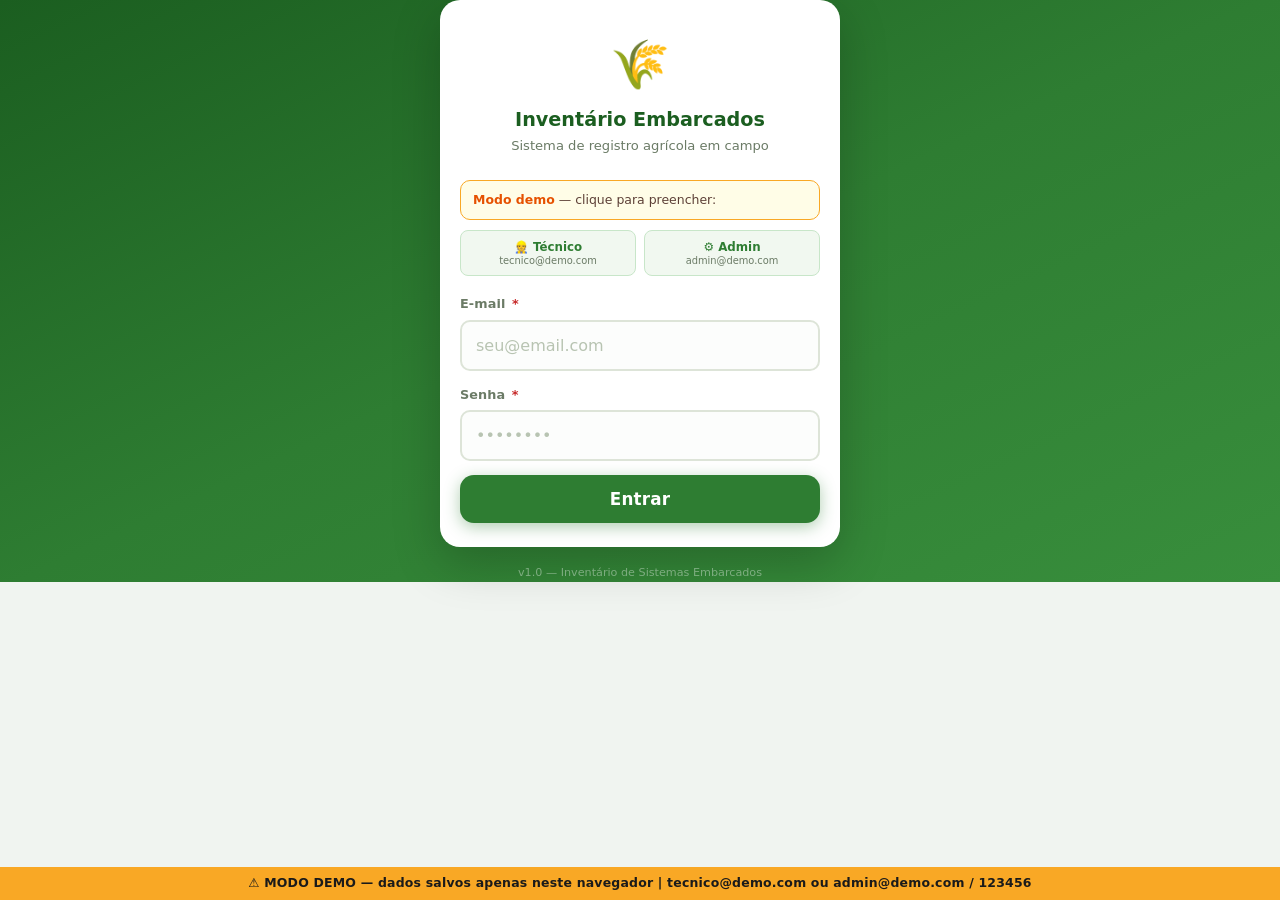
==== index.html @ 9b9efb74 "feat: sistema de inventário de sistemas embarcados agrícolas - Login com modo demo (Firebase mock vi" ====
<!DOCTYPE html>
<html lang="pt-BR">
<head>
  <meta charset="UTF-8">
  <meta name="viewport" content="width=device-width, initial-scale=1.0, maximum-scale=1.0">
  <meta name="theme-color" content="#1b5e20">
  <title>Login — Inventário Embarcados</title>
  <link rel="stylesheet" href="css/style.css">
  <style>
    /* Quick fill buttons for demo */
    .demo-accounts { display: flex; gap: 8px; margin-bottom: 18px; }
    .demo-btn {
      flex: 1; padding: 9px 6px; background: #f1f8f0; border: 1.5px solid #c8e6c9;
      border-radius: 8px; font-size: .74rem; font-weight: 700; color: #2e7d32;
      cursor: pointer; text-align: center; transition: background .15s;
      font-family: inherit;
    }
    .demo-btn:hover { background: #dcedc8; }
    .demo-btn small { display: block; font-weight: 400; color: #6b7b66; margin-top: 1px; }
  </style>
</head>
<body>

<div class="login-wrapper">
  <div class="login-card">
    <div class="login-logo">
      <div class="logo-icon">🌾</div>
      <h1>Inventário Embarcados</h1>
      <p>Sistema de registro agrícola em campo</p>
    </div>

    <!-- Acesso rápido demo -->
    <div class="login-demo-hint">
      <strong>Modo demo</strong> — clique para preencher:<br>
    </div>
    <div class="demo-accounts">
      <button type="button" class="demo-btn" onclick="fillDemo('tecnico@demo.com')">
        👷 Técnico
        <small>tecnico@demo.com</small>
      </button>
      <button type="button" class="demo-btn" onclick="fillDemo('admin@demo.com')">
        ⚙️ Admin
        <small>admin@demo.com</small>
      </button>
    </div>

    <div class="login-error" id="login-error"></div>

    <form id="login-form" novalidate>
      <div class="form-group">
        <label for="email">E-mail <span class="required">*</span></label>
        <input
          type="email"
          id="email"
          name="email"
          placeholder="seu@email.com"
          autocomplete="email"
          inputmode="email"
          required
        >
      </div>

      <div class="form-group">
        <label for="password">Senha <span class="required">*</span></label>
        <input
          type="password"
          id="password"
          name="password"
          placeholder="••••••••"
          autocomplete="current-password"
          required
        >
      </div>

      <button type="submit" class="btn btn--primary" id="btn-login">
        Entrar
      </button>
    </form>
  </div>

  <p class="version-tag">v1.0 — Inventário de Sistemas Embarcados</p>
</div>

<!-- MODO DEMO: carrega mock local sem Firebase real -->
<!-- Para produção: substitua esta linha pelos 5 scripts do Firebase CDN + firebase-config.js (veja CONFIGURACAO.md) -->
<script src="js/firebase-demo.js"></script>

<script>
  function fillDemo(email) {
    document.getElementById('email').value    = email;
    document.getElementById('password').value = '123456';
    document.getElementById('email').focus();
  }

  // Redireciona se já está logado
  auth.onAuthStateChanged((user) => {
    if (user) window.location.href = 'inventario.html';
  });

  document.getElementById('login-form').addEventListener('submit', async (e) => {
    e.preventDefault();
    const btn  = document.getElementById('btn-login');
    const errEl = document.getElementById('login-error');
    const email = document.getElementById('email').value.trim();
    const pass  = document.getElementById('password').value;

    errEl.style.display = 'none';
    btn.disabled  = true;
    btn.innerHTML = '<span class="spinner"></span> Entrando...';

    try {
      await auth.signInWithEmailAndPassword(email, pass);
      // onAuthStateChanged cuida do redirect
    } catch (err) {
      const msgs = {
        'auth/user-not-found':    'Usuário não encontrado.',
        'auth/wrong-password':    'Senha incorreta.',
        'auth/invalid-email':     'E-mail inválido.',
        'auth/too-many-requests': 'Muitas tentativas. Tente novamente mais tarde.',
        'auth/invalid-credential':'E-mail ou senha incorretos.',
      };
      errEl.textContent    = msgs[err.code] || 'Erro ao entrar: ' + err.message;
      errEl.style.display  = 'block';
      btn.disabled  = false;
      btn.innerHTML = 'Entrar';
    }
  });
</script>
</body>
</html>
---- css/style.css ----
/* ============================================================
   RESET & BASE
   ============================================================ */
*, *::before, *::after { box-sizing: border-box; margin: 0; padding: 0; }

:root {
  --green:        #2e7d32;
  --green-light:  #43a047;
  --green-dark:   #1b5e20;
  --green-bg:     #e8f5e9;
  --accent:       #f9a825;
  --bg:           #f0f4f0;
  --surface:      #ffffff;
  --border:       #dde4d8;
  --text:         #1a2918;
  --text-muted:   #6b7b66;
  --danger:       #c62828;
  --danger-bg:    #ffebee;
  --info:         #0277bd;
  --radius:       14px;
  --radius-sm:    10px;
  --radius-xs:    7px;
  --shadow:       0 2px 12px rgba(0,0,0,.09);
  --shadow-lg:    0 8px 32px rgba(0,0,0,.14);
  --transition:   .16s ease;
  --font:         'Segoe UI', system-ui, -apple-system, sans-serif;
  /* touch target mínimo */
  --touch:        48px;
}

/* iOS: prevent scroll bounce on body */
html {
  font-size: 16px;
  -webkit-text-size-adjust: 100%;
  height: -webkit-fill-available;
}

body {
  font-family: var(--font);
  background: var(--bg);
  color: var(--text);
  line-height: 1.5;
  min-height: 100vh;
  min-height: -webkit-fill-available;
  -webkit-font-smoothing: antialiased;
  /* remove delay de toque no iOS */
  touch-action: manipulation;
}

/* Remove tap highlight azul em todo o app */
* { -webkit-tap-highlight-color: transparent; }

img { max-width: 100%; display: block; }
a   { color: var(--green); text-decoration: none; }
button { font-family: var(--font); touch-action: manipulation; }

/* ============================================================
   TOPBAR
   ============================================================ */
.topbar {
  background: var(--green-dark);
  color: #fff;
  /* safe-area para notch do iPhone */
  padding: 0 max(16px, env(safe-area-inset-right)) 0 max(16px, env(safe-area-inset-left));
  height: 54px;
  display: flex;
  align-items: center;
  justify-content: space-between;
  position: sticky;
  top: 0;
  z-index: 100;
  box-shadow: 0 2px 10px rgba(0,0,0,.22);
}
.topbar__brand {
  display: flex;
  align-items: center;
  gap: 9px;
  font-size: 1rem;
  font-weight: 700;
}
.topbar__brand .brand-icon { font-size: 1.3rem; }
.topbar__actions { display: flex; align-items: center; gap: 4px; }
.topbar__user {
  font-size: .72rem;
  color: rgba(255,255,255,.6);
  max-width: 110px;
  overflow: hidden;
  text-overflow: ellipsis;
  white-space: nowrap;
}

/* ============================================================
   BOTÕES
   ============================================================ */
.btn {
  display: inline-flex;
  align-items: center;
  justify-content: center;
  gap: 6px;
  border: none;
  border-radius: var(--radius-sm);
  cursor: pointer;
  font-weight: 600;
  transition: all var(--transition);
  touch-action: manipulation;
  user-select: none;
  text-decoration: none;
  white-space: nowrap;
  /* touch target mínimo */
  min-height: var(--touch);
}
.btn:active { transform: scale(.95); opacity: .9; }

.btn--primary {
  background: var(--green);
  color: #fff;
  padding: 0 20px;
  font-size: 1.05rem;
  width: 100%;
  border-radius: var(--radius);
  letter-spacing: .2px;
  box-shadow: 0 4px 16px rgba(46,125,50,.38);
  font-weight: 700;
}
.btn--primary:active { background: var(--green-light); }

.btn--outline {
  background: transparent;
  border: 2px solid var(--green);
  color: var(--green);
  padding: 0 16px;
  font-size: .88rem;
  min-height: 44px;
}
.btn--outline:active { background: var(--green-bg); }

.btn--ghost {
  background: transparent;
  color: rgba(255,255,255,.82);
  padding: 0 10px;
  font-size: .82rem;
  min-height: 40px;
}
.btn--ghost:active { background: rgba(255,255,255,.13); }

.btn--danger { background: var(--danger); color: #fff; padding: 0 16px; font-size: .88rem; }
.btn--sm { padding: 0 14px; font-size: .84rem; min-height: 40px; }
.btn--xs { padding: 0 10px; font-size: .76rem; min-height: 34px; }

/* ============================================================
   INPUTS — 16px previne zoom automático do iOS
   ============================================================ */
label {
  display: block;
  font-size: .8rem;
  font-weight: 700;
  color: var(--text-muted);
  margin-bottom: 6px;
  letter-spacing: .1px;
}
label .required { color: var(--danger); margin-left: 2px; }

input[type="text"],
input[type="email"],
input[type="password"],
input[type="search"],
textarea,
select {
  width: 100%;
  /* 16px = iOS não faz zoom automático no focus */
  padding: 14px;
  border: 2px solid var(--border);
  border-radius: var(--radius-sm);
  font-family: var(--font);
  font-size: 16px;
  background: #fcfdfc;
  color: var(--text);
  transition: border-color var(--transition), box-shadow var(--transition);
  appearance: none;
  -webkit-appearance: none;
  min-height: var(--touch);
}
input:focus, textarea:focus, select:focus {
  outline: none;
  border-color: var(--green);
  background: #fff;
  box-shadow: 0 0 0 3px rgba(46,125,50,.12);
}
input::placeholder, textarea::placeholder { color: #b8c4b2; }

select {
  background-image: url("data:image/svg+xml,%3Csvg xmlns='http://www.w3.org/2000/svg' width='12' height='8'%3E%3Cpath d='M1 1l5 5 5-5' stroke='%236b7b66' stroke-width='2' fill='none' stroke-linecap='round'/%3E%3C/svg%3E");
  background-repeat: no-repeat;
  background-position: right 14px center;
  padding-right: 40px;
}
textarea { resize: vertical; min-height: 90px; font-size: 16px; }

.form-group { margin-bottom: 14px; }
.form-group:last-child { margin-bottom: 0; }

/* ============================================================
   CARDS DE SEÇÃO
   ============================================================ */
.simple-card {
  background: var(--surface);
  border-radius: var(--radius);
  box-shadow: var(--shadow);
  padding: 16px;
  margin-bottom: 10px;
}
.simple-card__title {
  font-size: .72rem;
  font-weight: 700;
  color: var(--text-muted);
  text-transform: uppercase;
  letter-spacing: .6px;
  margin-bottom: 14px;
  display: flex;
  align-items: center;
  gap: 6px;
}

/* ============================================================
   STATUS BUTTONS
   ============================================================ */
.status-row { display: grid; grid-template-columns: 1fr 1fr; gap: 10px; }

.status-btn {
  display: flex;
  align-items: center;
  justify-content: center;
  gap: 8px;
  /* altura generosa para dedo */
  min-height: 58px;
  padding: 0 10px;
  border: 2px solid var(--border);
  border-radius: var(--radius);
  cursor: pointer;
  font-size: .95rem;
  font-weight: 700;
  background: #fafafa;
  transition: all var(--transition);
  user-select: none;
  touch-action: manipulation;
}
.status-btn input { display: none; }
.status-btn:active { transform: scale(.96); }

.status-btn.selected-instalado {
  background: var(--green-bg);
  border-color: var(--green);
  color: var(--green-dark);
  box-shadow: 0 2px 10px rgba(46,125,50,.2);
}
.status-btn.selected-retirado {
  background: var(--danger-bg);
  border-color: var(--danger);
  color: var(--danger);
  box-shadow: 0 2px 10px rgba(198,40,40,.15);
}

/* ============================================================
   PHOTO ITEM CARDS — mobile-first
   ============================================================ */

/* sempre 2 colunas no celular */
.items-grid {
  display: grid;
  grid-template-columns: 1fr 1fr;
  gap: 10px;
}
/* só expande para 3 colunas em telas largas (tablet/desktop) */
@media (min-width: 600px) {
  .items-grid { grid-template-columns: repeat(3, 1fr); }
}

.item-card {
  background: #fafcf9;
  border: 2px dashed var(--border);
  border-radius: var(--radius);
  overflow: hidden;
  display: flex;
  flex-direction: column;
  transition: border-color var(--transition), box-shadow var(--transition), transform var(--transition);
  /* remove tap highlight */
  -webkit-tap-highlight-color: transparent;
}
.item-card:active     { transform: scale(.97); }
.item-card.has-photo  {
  border-style: solid;
  border-color: var(--green);
  box-shadow: 0 3px 14px rgba(46,125,50,.2);
  background: #fff;
}

/* Área clicável da foto */
.item-card__photo {
  position: relative;
  /* altura confortável para toque */
  height: 130px;
  flex-shrink: 0;
  overflow: hidden;
  background: #f5f8f4;
}

.item-card__trigger {
  display: flex;
  flex-direction: column;
  align-items: center;
  justify-content: center;
  gap: 5px;
  height: 100%;
  cursor: pointer;
  padding: 10px 8px;
  -webkit-tap-highlight-color: transparent;
}
.item-card__trigger:active { background: rgba(46,125,50,.07); }

.item-card__icon { font-size: 1.8rem; line-height: 1; }
.item-card__name {
  font-size: .8rem;
  font-weight: 700;
  color: var(--text);
  text-align: center;
  line-height: 1.2;
}
.item-card__hint {
  font-size: .68rem;
  color: var(--text-muted);
  margin-top: 1px;
}

.item-card.has-photo .item-card__trigger { display: none; }

.item-card__preview {
  width: 100%;
  height: 100%;
  object-fit: cover;
  display: none;
  position: absolute;
  inset: 0;
}
.item-card.has-photo .item-card__preview { display: block; }

/* Overlay escuro com nome e botão refazer */
.item-card__overlay {
  display: none;
  position: absolute;
  bottom: 0; left: 0; right: 0;
  background: linear-gradient(transparent, rgba(0,0,0,.7));
  padding: 18px 10px 8px;
  align-items: flex-end;
  justify-content: space-between;
  z-index: 2;
}
.item-card.has-photo .item-card__overlay { display: flex; }

.item-card__done-label {
  font-size: .72rem;
  font-weight: 700;
  color: #fff;
  display: flex;
  align-items: center;
  gap: 5px;
}
.item-card__done-label::before {
  content: '✔';
  background: var(--green);
  width: 18px; height: 18px;
  border-radius: 50%;
  display: flex; align-items: center; justify-content: center;
  font-size: .6rem;
  flex-shrink: 0;
}

/* Botão refazer — área de toque grande */
.btn-retake {
  background: rgba(255,255,255,.2);
  border: 1px solid rgba(255,255,255,.45);
  color: #fff;
  font-size: .68rem;
  font-weight: 700;
  padding: 6px 10px;
  min-height: 32px;
  border-radius: 20px;
  cursor: pointer;
  backdrop-filter: blur(4px);
  -webkit-backdrop-filter: blur(4px);
  touch-action: manipulation;
  -webkit-tap-highlight-color: transparent;
}
.btn-retake:active { background: rgba(255,255,255,.38); }

/* Loading */
.item-card__loading {
  display: none;
  position: absolute;
  inset: 0;
  background: rgba(255,255,255,.88);
  align-items: center;
  justify-content: center;
  z-index: 3;
}

/* File input transparente — cobre toda a área da foto */
input[type="file"].item-file {
  position: absolute;
  inset: 0;
  opacity: 0;
  cursor: pointer;
  width: 100%;
  height: 100%;
  padding: 0;
  border: none;
  z-index: 1;
  /* sem font-size fix aqui pois não é digitável */
  font-size: inherit;
}
.item-card.has-photo input[type="file"].item-file { display: none; }

/* Campos de série abaixo da foto */
.item-card__fields {
  padding: 8px;
  display: flex;
  flex-direction: column;
  gap: 6px;
  border-top: 1px solid var(--border);
  background: #fff;
}
/* inputs dentro do card — 16px previne zoom do iOS */
.item-card__fields input {
  width: 100%;
  padding: 9px 10px;
  border: 1.5px solid var(--border);
  border-radius: var(--radius-xs);
  font-size: 16px;
  font-family: var(--font);
  background: #fafafa;
  color: var(--text);
  transition: border-color var(--transition);
  /* touch target mínimo */
  min-height: 42px;
  appearance: none;
  -webkit-appearance: none;
}
.item-card__fields input:focus {
  outline: none;
  border-color: var(--green);
  background: #fff;
  box-shadow: 0 0 0 3px rgba(46,125,50,.1);
}
.item-card__fields input::placeholder { color: #c0cab9; font-size: 14px; }

/* ============================================================
   SECTION DIVIDER
   ============================================================ */
.section-label {
  font-size: .7rem;
  font-weight: 700;
  color: var(--green);
  text-transform: uppercase;
  letter-spacing: .6px;
  margin: 14px 0 8px;
  padding-bottom: 5px;
  border-bottom: 1.5px solid var(--green-bg);
  display: flex;
  align-items: center;
  gap: 6px;
}
.section-label:first-child { margin-top: 0; }

/* ============================================================
   PROGRESS BAR
   ============================================================ */
.photo-progress {
  display: flex;
  align-items: center;
  gap: 10px;
  margin-bottom: 14px;
}
.photo-progress__bar {
  flex: 1;
  height: 6px;
  background: var(--border);
  border-radius: 3px;
  overflow: hidden;
}
.photo-progress__fill {
  height: 100%;
  background: linear-gradient(90deg, var(--green), var(--green-light));
  border-radius: 3px;
  transition: width .45s cubic-bezier(.4,0,.2,1);
  width: 0%;
}
.photo-progress__text {
  font-size: .78rem;
  font-weight: 700;
  color: var(--text-muted);
  white-space: nowrap;
  min-width: 48px;
  text-align: right;
}

/* ============================================================
   IDENTIFICAÇÃO
   ============================================================ */
.id-row { display: grid; grid-template-columns: 1fr 1fr; gap: 10px; }

/* ============================================================
   SUBMIT FIXO — com safe-area para iPhone com home bar
   ============================================================ */
.submit-bar {
  position: fixed;
  bottom: 0;
  left: 0;
  right: 0;
  padding: 10px 16px;
  /* safe-area para iPhone X+ */
  padding-bottom: max(16px, env(safe-area-inset-bottom));
  background: rgba(240,244,240,.97);
  backdrop-filter: blur(14px);
  -webkit-backdrop-filter: blur(14px);
  border-top: 1px solid var(--border);
  z-index: 50;
}
.submit-bar .btn--primary {
  max-width: 640px;
  margin: 0 auto;
  display: flex;
  /* altura extra no submit principal */
  min-height: 54px;
  font-size: 1.08rem;
}

/* espaço no final do form para não ocultar conteúdo atrás do submit fixo */
.form-spacer { height: 90px; }

/* ============================================================
   SPINNER
   ============================================================ */
.spinner {
  display: inline-block;
  width: 20px; height: 20px;
  border: 3px solid rgba(255,255,255,.3);
  border-top-color: #fff;
  border-radius: 50%;
  animation: spin .65s linear infinite;
  flex-shrink: 0;
}
.spinner--green {
  border-color: rgba(46,125,50,.18);
  border-top-color: var(--green);
}
@keyframes spin { to { transform: rotate(360deg); } }

/* ============================================================
   TOAST — posicionado acima do submit fixo
   ============================================================ */
.toast {
  position: fixed;
  bottom: calc(80px + env(safe-area-inset-bottom));
  left: 50%;
  transform: translateX(-50%) translateY(16px);
  background: #252d23;
  color: #fff;
  padding: 13px 24px;
  border-radius: 30px;
  font-size: .9rem;
  font-weight: 600;
  z-index: 9999;
  opacity: 0;
  transition: transform .22s ease, opacity .22s ease;
  white-space: nowrap;
  box-shadow: var(--shadow-lg);
  pointer-events: none;
  max-width: calc(100vw - 32px);
  text-align: center;
}
.toast--visible { transform: translateX(-50%) translateY(0); opacity: 1; }
.toast--success { background: var(--green); }
.toast--error   { background: var(--danger); }
.toast--info    { background: var(--info); }

/* ============================================================
   LOGIN
   ============================================================ */
.login-wrapper {
  min-height: 100vh;
  min-height: -webkit-fill-available;
  display: flex;
  flex-direction: column;
  align-items: center;
  justify-content: center;
  padding: env(safe-area-inset-top, 24px) 16px env(safe-area-inset-bottom, 24px);
  background: linear-gradient(155deg, #1b5e20 0%, #2e7d32 50%, #388e3c 100%);
}
.login-card {
  background: #fff;
  border-radius: 20px;
  padding: 28px 20px 24px;
  width: 100%;
  max-width: 400px;
  box-shadow: 0 16px 48px rgba(0,0,0,.22);
}
.login-logo { text-align: center; margin-bottom: 24px; }
.login-logo .logo-icon { font-size: 3rem; }
.login-logo h1 {
  font-size: 1.2rem;
  font-weight: 800;
  color: var(--green-dark);
  margin-top: 8px;
  line-height: 1.25;
}
.login-logo p { font-size: .82rem; color: var(--text-muted); margin-top: 4px; }

.login-demo-hint {
  background: #fffde7;
  border: 1px solid #f9a825;
  border-radius: var(--radius-sm);
  padding: 10px 12px;
  font-size: .78rem;
  color: #5d4037;
  margin-bottom: 10px;
  line-height: 1.5;
}
.login-demo-hint strong { color: #e65100; }

.login-error {
  background: var(--danger-bg);
  color: var(--danger);
  border-radius: var(--radius-sm);
  padding: 12px 14px;
  font-size: .88rem;
  display: none;
  margin-bottom: 14px;
  font-weight: 500;
}

.version-tag {
  text-align: center;
  margin-top: 18px;
  font-size: .7rem;
  color: rgba(255,255,255,.38);
}

/* ============================================================
   PAGE HEADER
   ============================================================ */
.page-header {
  background: linear-gradient(135deg, var(--green-dark), var(--green-light));
  color: #fff;
  padding: 18px 16px 16px;
  margin-bottom: 14px;
}
.page-header h1 { font-size: 1.2rem; font-weight: 800; }
.page-header p  { font-size: .82rem; opacity: .82; margin-top: 3px; }

/* ============================================================
   CONTAINER
   ============================================================ */
.container {
  max-width: 640px;
  margin: 0 auto;
  padding: 14px;
  /* safe-area horizontal para iPhone em landscape */
  padding-left:  max(14px, env(safe-area-inset-left));
  padding-right: max(14px, env(safe-area-inset-right));
}

/* ============================================================
   BADGE
   ============================================================ */
.badge {
  display: inline-flex;
  align-items: center;
  padding: 3px 10px;
  border-radius: 20px;
  font-size: .73rem;
  font-weight: 700;
}
.badge--green { background: var(--green-bg); color: var(--green); }
.badge--red   { background: var(--danger-bg); color: var(--danger); }
.badge--blue  { background: #e3f2fd; color: #0277bd; }
.badge--gray  { background: #f5f5f5; color: #757575; }
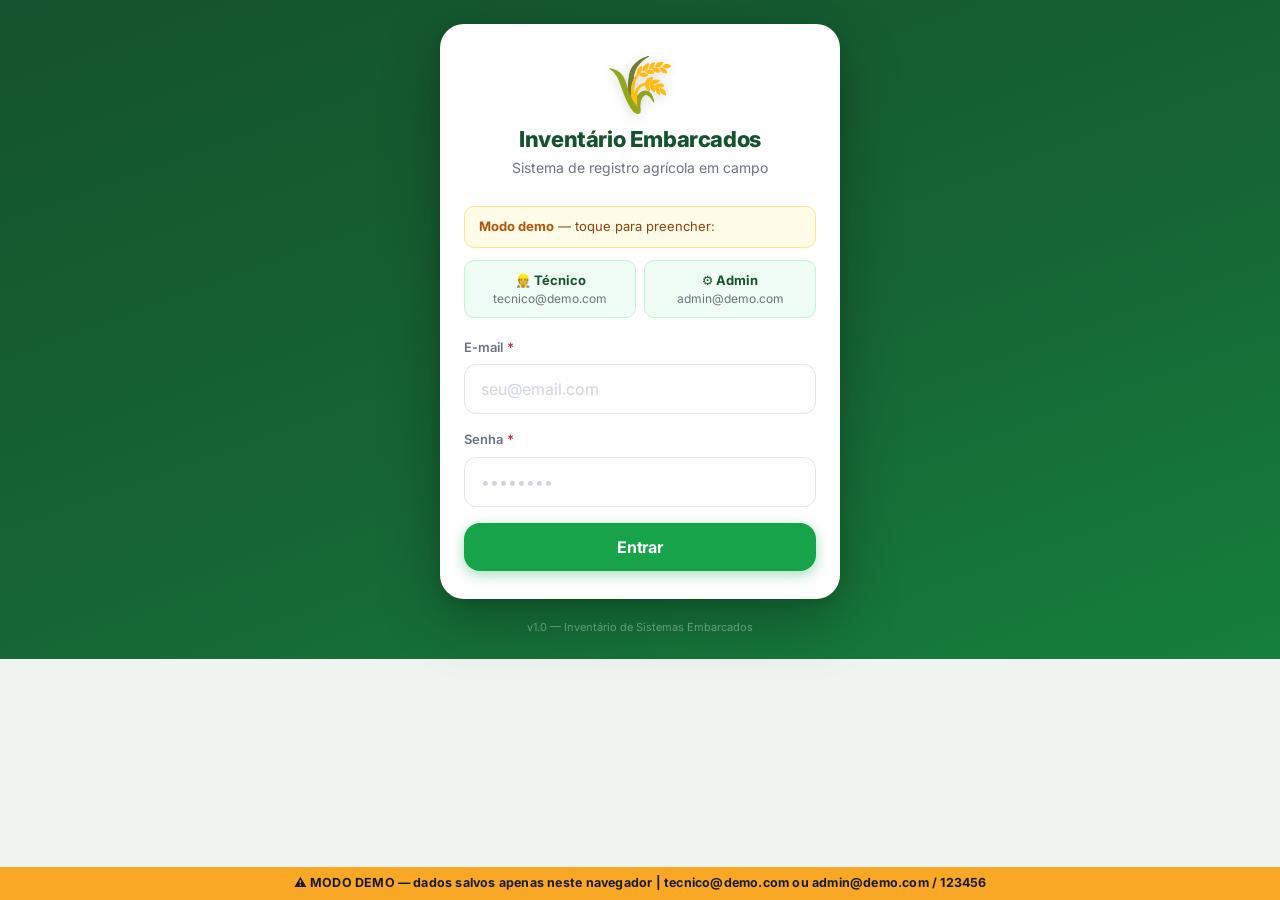
==== commit a9c4fa07: "redesign: UX mobile completo — layout limpo, fontes 16px, touch targets maiores - CSS totalmente ree" ====
--- a/index.html
+++ b/index.html
@@ -2,27 +2,18 @@
 <html lang="pt-BR">
 <head>
   <meta charset="UTF-8">
-  <meta name="viewport" content="width=device-width, initial-scale=1.0, maximum-scale=1.0">
-  <meta name="theme-color" content="#1b5e20">
+  <meta name="viewport" content="width=device-width, initial-scale=1.0, maximum-scale=1.0, viewport-fit=cover">
+  <meta name="theme-color" content="#14532d">
+  <meta name="apple-mobile-web-app-capable" content="yes">
+  <meta name="apple-mobile-web-app-status-bar-style" content="black-translucent">
   <title>Login — Inventário Embarcados</title>
   <link rel="stylesheet" href="css/style.css">
-  <style>
-    /* Quick fill buttons for demo */
-    .demo-accounts { display: flex; gap: 8px; margin-bottom: 18px; }
-    .demo-btn {
-      flex: 1; padding: 9px 6px; background: #f1f8f0; border: 1.5px solid #c8e6c9;
-      border-radius: 8px; font-size: .74rem; font-weight: 700; color: #2e7d32;
-      cursor: pointer; text-align: center; transition: background .15s;
-      font-family: inherit;
-    }
-    .demo-btn:hover { background: #dcedc8; }
-    .demo-btn small { display: block; font-weight: 400; color: #6b7b66; margin-top: 1px; }
-  </style>
 </head>
 <body>
 
 <div class="login-wrapper">
   <div class="login-card">
+
     <div class="login-logo">
       <div class="logo-icon">🌾</div>
       <h1>Inventário Embarcados</h1>
@@ -31,7 +22,7 @@
 
     <!-- Acesso rápido demo -->
     <div class="login-demo-hint">
-      <strong>Modo demo</strong> — clique para preencher:<br>
+      <strong>Modo demo</strong> — toque para preencher:
     </div>
     <div class="demo-accounts">
       <button type="button" class="demo-btn" onclick="fillDemo('tecnico@demo.com')">
@@ -76,51 +67,48 @@
         Entrar
       </button>
     </form>
+
   </div>
 
   <p class="version-tag">v1.0 — Inventário de Sistemas Embarcados</p>
 </div>
 
-<!-- MODO DEMO: carrega mock local sem Firebase real -->
-<!-- Para produção: substitua esta linha pelos 5 scripts do Firebase CDN + firebase-config.js (veja CONFIGURACAO.md) -->
 <script src="js/firebase-demo.js"></script>
 
 <script>
   function fillDemo(email) {
     document.getElementById('email').value    = email;
     document.getElementById('password').value = '123456';
-    document.getElementById('email').focus();
+    document.getElementById('password').focus();
   }
 
-  // Redireciona se já está logado
   auth.onAuthStateChanged((user) => {
     if (user) window.location.href = 'inventario.html';
   });
 
   document.getElementById('login-form').addEventListener('submit', async (e) => {
     e.preventDefault();
-    const btn  = document.getElementById('btn-login');
+    const btn   = document.getElementById('btn-login');
     const errEl = document.getElementById('login-error');
     const email = document.getElementById('email').value.trim();
     const pass  = document.getElementById('password').value;
 
     errEl.style.display = 'none';
     btn.disabled  = true;
-    btn.innerHTML = '<span class="spinner"></span> Entrando...';
+    btn.innerHTML = '<span class="spinner"></span> Entrando…';
 
     try {
       await auth.signInWithEmailAndPassword(email, pass);
-      // onAuthStateChanged cuida do redirect
     } catch (err) {
       const msgs = {
         'auth/user-not-found':    'Usuário não encontrado.',
         'auth/wrong-password':    'Senha incorreta.',
         'auth/invalid-email':     'E-mail inválido.',
-        'auth/too-many-requests': 'Muitas tentativas. Tente novamente mais tarde.',
+        'auth/too-many-requests': 'Muitas tentativas. Tente mais tarde.',
         'auth/invalid-credential':'E-mail ou senha incorretos.',
       };
-      errEl.textContent    = msgs[err.code] || 'Erro ao entrar: ' + err.message;
-      errEl.style.display  = 'block';
+      errEl.textContent   = msgs[err.code] || 'Erro ao entrar: ' + err.message;
+      errEl.style.display = 'block';
       btn.disabled  = false;
       btn.innerHTML = 'Entrar';
     }
--- a/css/style.css
+++ b/css/style.css
@@ -1,34 +1,35 @@
 /* ============================================================
    RESET & BASE
    ============================================================ */
+@import url('https://fonts.googleapis.com/css2?family=Inter:wght@400;500;600;700;800&display=swap');
+
 *, *::before, *::after { box-sizing: border-box; margin: 0; padding: 0; }
 
 :root {
-  --green:        #2e7d32;
-  --green-light:  #43a047;
-  --green-dark:   #1b5e20;
-  --green-bg:     #e8f5e9;
-  --accent:       #f9a825;
+  --green:        #16a34a;
+  --green-light:  #4ade80;
+  --green-dark:   #14532d;
+  --green-bg:     #dcfce7;
+  --accent:       #f59e0b;
   --bg:           #f0f4f0;
   --surface:      #ffffff;
-  --border:       #dde4d8;
-  --text:         #1a2918;
-  --text-muted:   #6b7b66;
-  --danger:       #c62828;
-  --danger-bg:    #ffebee;
-  --info:         #0277bd;
-  --radius:       14px;
-  --radius-sm:    10px;
-  --radius-xs:    7px;
-  --shadow:       0 2px 12px rgba(0,0,0,.09);
-  --shadow-lg:    0 8px 32px rgba(0,0,0,.14);
-  --transition:   .16s ease;
-  --font:         'Segoe UI', system-ui, -apple-system, sans-serif;
-  /* touch target mínimo */
+  --border:       #e2e8e0;
+  --text:         #111827;
+  --text-muted:   #6b7280;
+  --danger:       #dc2626;
+  --danger-bg:    #fef2f2;
+  --info:         #0284c7;
+  --radius:       16px;
+  --radius-sm:    12px;
+  --radius-xs:    8px;
+  --shadow:       0 1px 3px rgba(0,0,0,.07), 0 1px 2px rgba(0,0,0,.05);
+  --shadow-md:    0 4px 12px rgba(0,0,0,.08), 0 2px 4px rgba(0,0,0,.05);
+  --shadow-lg:    0 12px 28px rgba(0,0,0,.12), 0 4px 8px rgba(0,0,0,.07);
+  --transition:   .15s ease;
+  --font:         'Inter', 'Segoe UI', system-ui, -apple-system, sans-serif;
   --touch:        48px;
 }
 
-/* iOS: prevent scroll bounce on body */
 html {
   font-size: 16px;
   -webkit-text-size-adjust: 100%;
@@ -43,15 +44,12 @@
   min-height: 100vh;
   min-height: -webkit-fill-available;
   -webkit-font-smoothing: antialiased;
-  /* remove delay de toque no iOS */
   touch-action: manipulation;
 }
 
-/* Remove tap highlight azul em todo o app */
 * { -webkit-tap-highlight-color: transparent; }
-
 img { max-width: 100%; display: block; }
-a   { color: var(--green); text-decoration: none; }
+a { color: var(--green); text-decoration: none; }
 button { font-family: var(--font); touch-action: manipulation; }
 
 /* ============================================================
@@ -60,16 +58,15 @@
 .topbar {
   background: var(--green-dark);
   color: #fff;
-  /* safe-area para notch do iPhone */
   padding: 0 max(16px, env(safe-area-inset-right)) 0 max(16px, env(safe-area-inset-left));
-  height: 54px;
+  height: 56px;
   display: flex;
   align-items: center;
   justify-content: space-between;
   position: sticky;
   top: 0;
   z-index: 100;
-  box-shadow: 0 2px 10px rgba(0,0,0,.22);
+  box-shadow: 0 2px 8px rgba(0,0,0,.2);
 }
 .topbar__brand {
   display: flex;
@@ -77,17 +74,20 @@
   gap: 9px;
   font-size: 1rem;
   font-weight: 700;
+  letter-spacing: -.2px;
 }
 .topbar__brand .brand-icon { font-size: 1.3rem; }
 .topbar__actions { display: flex; align-items: center; gap: 4px; }
 .topbar__user {
-  font-size: .72rem;
-  color: rgba(255,255,255,.6);
-  max-width: 110px;
+  font-size: .75rem;
+  color: rgba(255,255,255,.5);
+  max-width: 90px;
   overflow: hidden;
   text-overflow: ellipsis;
   white-space: nowrap;
-}
+  display: none;
+}
+@media (min-width: 420px) { .topbar__user { display: block; } }
 
 /* ============================================================
    BOTÕES
@@ -96,67 +96,69 @@
   display: inline-flex;
   align-items: center;
   justify-content: center;
-  gap: 6px;
+  gap: 7px;
   border: none;
   border-radius: var(--radius-sm);
   cursor: pointer;
+  font-family: var(--font);
   font-weight: 600;
   transition: all var(--transition);
   touch-action: manipulation;
   user-select: none;
   text-decoration: none;
   white-space: nowrap;
-  /* touch target mínimo */
   min-height: var(--touch);
-}
-.btn:active { transform: scale(.95); opacity: .9; }
+  letter-spacing: -.1px;
+}
+.btn:active { transform: scale(.96); opacity: .9; }
 
 .btn--primary {
   background: var(--green);
   color: #fff;
-  padding: 0 20px;
-  font-size: 1.05rem;
+  padding: 0 24px;
+  font-size: 1rem;
   width: 100%;
   border-radius: var(--radius);
-  letter-spacing: .2px;
-  box-shadow: 0 4px 16px rgba(46,125,50,.38);
-  font-weight: 700;
-}
-.btn--primary:active { background: var(--green-light); }
+  font-weight: 700;
+  box-shadow: 0 4px 14px rgba(22,163,74,.38);
+}
+.btn--primary:active { background: #15803d; }
 
 .btn--outline {
   background: transparent;
   border: 2px solid var(--green);
   color: var(--green);
   padding: 0 16px;
-  font-size: .88rem;
+  font-size: .875rem;
   min-height: 44px;
+  border-radius: var(--radius-sm);
 }
 .btn--outline:active { background: var(--green-bg); }
 
 .btn--ghost {
   background: transparent;
-  color: rgba(255,255,255,.82);
-  padding: 0 10px;
-  font-size: .82rem;
+  color: rgba(255,255,255,.8);
+  padding: 0 12px;
+  font-size: .875rem;
   min-height: 40px;
-}
-.btn--ghost:active { background: rgba(255,255,255,.13); }
-
-.btn--danger { background: var(--danger); color: #fff; padding: 0 16px; font-size: .88rem; }
-.btn--sm { padding: 0 14px; font-size: .84rem; min-height: 40px; }
-.btn--xs { padding: 0 10px; font-size: .76rem; min-height: 34px; }
+  border-radius: var(--radius-sm);
+}
+.btn--ghost:active { background: rgba(255,255,255,.15); }
+
+.btn--danger { background: var(--danger); color: #fff; padding: 0 16px; font-size: .875rem; }
+.btn--sm { padding: 0 14px; font-size: .875rem; min-height: 40px; }
+.btn--xs { padding: 0 10px; font-size: .8125rem; min-height: 36px; }
 
 /* ============================================================
    INPUTS — 16px previne zoom automático do iOS
    ============================================================ */
 label {
   display: block;
-  font-size: .8rem;
-  font-weight: 700;
+  font-size: .8125rem;
+  font-weight: 600;
   color: var(--text-muted);
-  margin-bottom: 6px;
-  letter-spacing: .1px;
+  margin-bottom: 7px;
+  letter-spacing: -.1px;
 }
 label .required { color: var(--danger); margin-left: 2px; }
 
@@ -167,13 +169,12 @@
 textarea,
 select {
   width: 100%;
-  /* 16px = iOS não faz zoom automático no focus */
-  padding: 14px;
-  border: 2px solid var(--border);
+  padding: 14px 16px;
+  border: 1.5px solid var(--border);
   border-radius: var(--radius-sm);
   font-family: var(--font);
-  font-size: 16px;
-  background: #fcfdfc;
+  font-size: 16px; /* iOS: previne zoom automático */
+  background: #fff;
   color: var(--text);
   transition: border-color var(--transition), box-shadow var(--transition);
   appearance: none;
@@ -183,20 +184,19 @@
 input:focus, textarea:focus, select:focus {
   outline: none;
   border-color: var(--green);
-  background: #fff;
-  box-shadow: 0 0 0 3px rgba(46,125,50,.12);
-}
-input::placeholder, textarea::placeholder { color: #b8c4b2; }
+  box-shadow: 0 0 0 3px rgba(22,163,74,.14);
+}
+input::placeholder, textarea::placeholder { color: #d1d5db; }
 
 select {
-  background-image: url("data:image/svg+xml,%3Csvg xmlns='http://www.w3.org/2000/svg' width='12' height='8'%3E%3Cpath d='M1 1l5 5 5-5' stroke='%236b7b66' stroke-width='2' fill='none' stroke-linecap='round'/%3E%3C/svg%3E");
+  background-image: url("data:image/svg+xml,%3Csvg xmlns='http://www.w3.org/2000/svg' width='12' height='8'%3E%3Cpath d='M1 1l5 5 5-5' stroke='%236b7280' stroke-width='2' fill='none' stroke-linecap='round'/%3E%3C/svg%3E");
   background-repeat: no-repeat;
-  background-position: right 14px center;
-  padding-right: 40px;
+  background-position: right 16px center;
+  padding-right: 44px;
 }
 textarea { resize: vertical; min-height: 90px; font-size: 16px; }
 
-.form-group { margin-bottom: 14px; }
+.form-group { margin-bottom: 16px; }
 .form-group:last-child { margin-bottom: 0; }
 
 /* ============================================================
@@ -206,16 +206,17 @@
   background: var(--surface);
   border-radius: var(--radius);
   box-shadow: var(--shadow);
-  padding: 16px;
-  margin-bottom: 10px;
+  padding: 20px 16px;
+  margin-bottom: 12px;
+  border: 1px solid var(--border);
 }
 .simple-card__title {
-  font-size: .72rem;
+  font-size: .75rem;
   font-weight: 700;
   color: var(--text-muted);
   text-transform: uppercase;
   letter-spacing: .6px;
-  margin-bottom: 14px;
+  margin-bottom: 16px;
   display: flex;
   align-items: center;
   gap: 6px;
@@ -231,244 +232,258 @@
   align-items: center;
   justify-content: center;
   gap: 8px;
-  /* altura generosa para dedo */
-  min-height: 58px;
-  padding: 0 10px;
+  min-height: 64px;
+  padding: 0 12px;
   border: 2px solid var(--border);
   border-radius: var(--radius);
   cursor: pointer;
-  font-size: .95rem;
+  font-size: .9375rem;
   font-weight: 700;
   background: #fafafa;
   transition: all var(--transition);
   user-select: none;
   touch-action: manipulation;
+  color: var(--text-muted);
+  flex-direction: column;
+  gap: 4px;
 }
 .status-btn input { display: none; }
-.status-btn:active { transform: scale(.96); }
+.status-btn:active { transform: scale(.97); }
+
+.status-btn .status-emoji { font-size: 1.5rem; line-height: 1; }
+.status-btn .status-label { font-size: .8125rem; }
 
 .status-btn.selected-instalado {
   background: var(--green-bg);
   border-color: var(--green);
   color: var(--green-dark);
-  box-shadow: 0 2px 10px rgba(46,125,50,.2);
+  box-shadow: 0 2px 10px rgba(22,163,74,.2);
 }
 .status-btn.selected-retirado {
   background: var(--danger-bg);
   border-color: var(--danger);
   color: var(--danger);
-  box-shadow: 0 2px 10px rgba(198,40,40,.15);
-}
-
-/* ============================================================
-   PHOTO ITEM CARDS — mobile-first
-   ============================================================ */
-
-/* sempre 2 colunas no celular */
+  box-shadow: 0 2px 10px rgba(220,38,38,.15);
+}
+
+/* ============================================================
+   GRUPOS DE EQUIPAMENTO
+   ============================================================ */
+.equip-group {
+  background: var(--surface);
+  border-radius: var(--radius);
+  border: 1px solid var(--border);
+  overflow: hidden;
+  margin-bottom: 12px;
+  box-shadow: var(--shadow);
+}
+.equip-group:last-child { margin-bottom: 0; }
+
+.equip-group__header {
+  display: flex;
+  align-items: center;
+  gap: 10px;
+  padding: 14px 16px;
+  background: #f8faf8;
+  border-bottom: 1px solid var(--border);
+}
+.equip-group__icon { font-size: 1.125rem; line-height: 1; }
+.equip-group__name {
+  font-size: .9375rem;
+  font-weight: 700;
+  color: var(--text);
+  flex: 1;
+  letter-spacing: -.1px;
+}
+.equip-group__count {
+  font-size: .75rem;
+  font-weight: 700;
+  background: #f3f4f6;
+  color: var(--text-muted);
+  padding: 4px 12px;
+  border-radius: 20px;
+  white-space: nowrap;
+}
+.equip-group__count.done {
+  background: var(--green-bg);
+  color: var(--green-dark);
+}
+
+/* ============================================================
+   GRADE DE ITEMS — sempre 2 col no celular
+   ============================================================ */
 .items-grid {
   display: grid;
-  grid-template-columns: 1fr 1fr;
-  gap: 10px;
-}
-/* só expande para 3 colunas em telas largas (tablet/desktop) */
+  grid-template-columns: repeat(2, 1fr);
+  gap: 0;
+  background: var(--border); /* as linhas divisórias são o fundo da grid */
+}
+.items-grid > .item-card {
+  border: none;
+  border-right: 1px solid var(--border);
+  border-bottom: 1px solid var(--border);
+}
+.items-grid > .item-card:nth-child(2n) { border-right: none; }
+.items-grid > .item-card:nth-last-child(-n+2):nth-child(odd),
+.items-grid > .item-card:last-child { border-bottom: none; }
+
 @media (min-width: 600px) {
   .items-grid { grid-template-columns: repeat(3, 1fr); }
-}
-
+  .items-grid > .item-card:nth-child(2n) { border-right: 1px solid var(--border); }
+  .items-grid > .item-card:nth-child(3n) { border-right: none; }
+}
+
+/* ============================================================
+   ITEM CARD (multi-foto)
+   ============================================================ */
 .item-card {
-  background: #fafcf9;
-  border: 2px dashed var(--border);
-  border-radius: var(--radius);
+  position: relative;
+  background: var(--surface);
+  display: flex;
+  flex-direction: column;
   overflow: hidden;
-  display: flex;
-  flex-direction: column;
-  transition: border-color var(--transition), box-shadow var(--transition), transform var(--transition);
-  /* remove tap highlight */
-  -webkit-tap-highlight-color: transparent;
-}
-.item-card:active     { transform: scale(.97); }
-.item-card.has-photo  {
-  border-style: solid;
-  border-color: var(--green);
-  box-shadow: 0 3px 14px rgba(46,125,50,.2);
-  background: #fff;
-}
-
-/* Área clicável da foto */
-.item-card__photo {
+}
+
+.item-card__header {
+  display: flex;
+  align-items: center;
+  gap: 6px;
+  padding: 10px 12px 9px;
+  background: #f9fbf9;
+  border-bottom: 1px solid #f0f4f0;
+}
+.item-card__icon { font-size: 1rem; line-height: 1; }
+.item-card__name {
+  font-size: .8125rem;
+  font-weight: 700;
+  color: var(--text);
+  flex: 1;
+  letter-spacing: -.1px;
+}
+.item-card__badge {
+  font-size: .6875rem;
+  font-weight: 700;
+  background: #f3f4f6;
+  color: var(--text-muted);
+  padding: 2px 8px;
+  border-radius: 20px;
+  min-width: 26px;
+  text-align: center;
+  transition: all .2s;
+  white-space: nowrap;
+}
+.item-card__badge.has-photos {
+  background: var(--green);
+  color: #fff;
+}
+
+/* Strip de thumbnails */
+.item-card__thumbs {
+  display: flex;
+  gap: 6px;
+  padding: 10px 10px;
+  min-height: 96px;
+  overflow-x: auto;
+  align-items: center;
+  -webkit-overflow-scrolling: touch;
+  scrollbar-width: none;
+  background: #fafcfa;
+}
+.item-card__thumbs::-webkit-scrollbar { display: none; }
+
+.thumb-item {
   position: relative;
-  /* altura confortável para toque */
-  height: 130px;
   flex-shrink: 0;
+  width: 68px;
+  height: 68px;
+  border-radius: 8px;
   overflow: hidden;
-  background: #f5f8f4;
-}
-
-.item-card__trigger {
-  display: flex;
-  flex-direction: column;
-  align-items: center;
-  justify-content: center;
-  gap: 5px;
-  height: 100%;
+  background: #dde8d8;
+  box-shadow: 0 1px 4px rgba(0,0,0,.12);
+}
+.thumb-item img { width: 100%; height: 100%; object-fit: cover; display: block; }
+
+.thumb-del {
+  position: absolute;
+  top: 3px; right: 3px;
+  width: 22px; height: 22px;
+  border-radius: 50%;
+  background: rgba(0,0,0,.65);
+  color: #fff;
+  border: none;
+  font-size: 10px;
+  display: flex; align-items: center; justify-content: center;
   cursor: pointer;
-  padding: 10px 8px;
-  -webkit-tap-highlight-color: transparent;
-}
-.item-card__trigger:active { background: rgba(46,125,50,.07); }
-
-.item-card__icon { font-size: 1.8rem; line-height: 1; }
-.item-card__name {
-  font-size: .8rem;
-  font-weight: 700;
-  color: var(--text);
-  text-align: center;
-  line-height: 1.2;
-}
-.item-card__hint {
-  font-size: .68rem;
-  color: var(--text-muted);
-  margin-top: 1px;
-}
-
-.item-card.has-photo .item-card__trigger { display: none; }
-
-.item-card__preview {
-  width: 100%;
-  height: 100%;
-  object-fit: cover;
-  display: none;
-  position: absolute;
-  inset: 0;
-}
-.item-card.has-photo .item-card__preview { display: block; }
-
-/* Overlay escuro com nome e botão refazer */
-.item-card__overlay {
-  display: none;
-  position: absolute;
-  bottom: 0; left: 0; right: 0;
-  background: linear-gradient(transparent, rgba(0,0,0,.7));
-  padding: 18px 10px 8px;
-  align-items: flex-end;
-  justify-content: space-between;
-  z-index: 2;
-}
-.item-card.has-photo .item-card__overlay { display: flex; }
-
-.item-card__done-label {
-  font-size: .72rem;
-  font-weight: 700;
-  color: #fff;
-  display: flex;
-  align-items: center;
-  gap: 5px;
-}
-.item-card__done-label::before {
-  content: '✔';
-  background: var(--green);
-  width: 18px; height: 18px;
-  border-radius: 50%;
-  display: flex; align-items: center; justify-content: center;
-  font-size: .6rem;
+  padding: 0; line-height: 1;
+  touch-action: manipulation;
+}
+.thumb-del:active { background: rgba(220,38,38,.85); }
+
+.thumb-add {
   flex-shrink: 0;
-}
-
-/* Botão refazer — área de toque grande */
-.btn-retake {
-  background: rgba(255,255,255,.2);
-  border: 1px solid rgba(255,255,255,.45);
-  color: #fff;
-  font-size: .68rem;
-  font-weight: 700;
-  padding: 6px 10px;
-  min-height: 32px;
-  border-radius: 20px;
+  width: 68px; height: 68px;
+  border-radius: 8px;
+  border: 2px dashed #86efac;
+  display: flex; flex-direction: column;
+  align-items: center; justify-content: center;
+  gap: 3px;
   cursor: pointer;
-  backdrop-filter: blur(4px);
-  -webkit-backdrop-filter: blur(4px);
+  background: #f0fdf4;
   touch-action: manipulation;
-  -webkit-tap-highlight-color: transparent;
-}
-.btn-retake:active { background: rgba(255,255,255,.38); }
-
-/* Loading */
+  transition: background .15s, border-color .15s;
+}
+.thumb-add:active { background: #dcfce7; border-color: var(--green); }
+.thumb-add__icon { font-size: 1.4rem; line-height: 1; }
+.thumb-add__text {
+  font-size: .5625rem;
+  font-weight: 700;
+  color: var(--green);
+  text-transform: uppercase;
+  letter-spacing: .4px;
+}
+
+/* Loading overlay do card */
 .item-card__loading {
   display: none;
-  position: absolute;
-  inset: 0;
+  position: absolute; inset: 0;
   background: rgba(255,255,255,.88);
-  align-items: center;
-  justify-content: center;
-  z-index: 3;
-}
-
-/* File input transparente — cobre toda a área da foto */
-input[type="file"].item-file {
-  position: absolute;
-  inset: 0;
-  opacity: 0;
-  cursor: pointer;
-  width: 100%;
-  height: 100%;
-  padding: 0;
-  border: none;
-  z-index: 1;
-  /* sem font-size fix aqui pois não é digitável */
-  font-size: inherit;
-}
-.item-card.has-photo input[type="file"].item-file { display: none; }
-
-/* Campos de série abaixo da foto */
+  z-index: 5; border-radius: 0;
+  align-items: center; justify-content: center;
+}
+.item-card__loading.active { display: flex; }
+
+/* Campos de série abaixo dos thumbs */
 .item-card__fields {
-  padding: 8px;
-  display: flex;
-  flex-direction: column;
-  gap: 6px;
-  border-top: 1px solid var(--border);
+  padding: 8px 10px 10px;
+  display: flex; flex-direction: column; gap: 6px;
   background: #fff;
-}
-/* inputs dentro do card — 16px previne zoom do iOS */
+  border-top: 1px solid #f0f4f0;
+}
+/* 16px CRÍTICO — previne zoom do iOS */
 .item-card__fields input {
-  width: 100%;
-  padding: 9px 10px;
+  font-size: 16px;
+  padding: 9px 12px;
   border: 1.5px solid var(--border);
   border-radius: var(--radius-xs);
-  font-size: 16px;
+  width: 100%;
+  background: #f9fafb;
+  color: var(--text);
   font-family: var(--font);
-  background: #fafafa;
-  color: var(--text);
+  -webkit-appearance: none;
+  appearance: none;
+  min-height: 42px;
   transition: border-color var(--transition);
-  /* touch target mínimo */
-  min-height: 42px;
-  appearance: none;
-  -webkit-appearance: none;
 }
 .item-card__fields input:focus {
   outline: none;
   border-color: var(--green);
   background: #fff;
-  box-shadow: 0 0 0 3px rgba(46,125,50,.1);
-}
-.item-card__fields input::placeholder { color: #c0cab9; font-size: 14px; }
-
-/* ============================================================
-   SECTION DIVIDER
-   ============================================================ */
-.section-label {
-  font-size: .7rem;
-  font-weight: 700;
-  color: var(--green);
-  text-transform: uppercase;
-  letter-spacing: .6px;
-  margin: 14px 0 8px;
-  padding-bottom: 5px;
-  border-bottom: 1.5px solid var(--green-bg);
-  display: flex;
-  align-items: center;
-  gap: 6px;
-}
-.section-label:first-child { margin-top: 0; }
+  box-shadow: 0 0 0 3px rgba(22,163,74,.12);
+}
+.item-card__fields input::placeholder { color: #d1d5db; font-size: .875rem; }
+
+/* Input file sempre escondido */
+.item-file { display: none; }
 
 /* ============================================================
    PROGRESS BAR
@@ -476,51 +491,48 @@
 .photo-progress {
   display: flex;
   align-items: center;
-  gap: 10px;
-  margin-bottom: 14px;
+  gap: 12px;
+  margin-bottom: 16px;
 }
 .photo-progress__bar {
   flex: 1;
-  height: 6px;
-  background: var(--border);
-  border-radius: 3px;
+  height: 8px;
+  background: #e5e7eb;
+  border-radius: 4px;
   overflow: hidden;
 }
 .photo-progress__fill {
   height: 100%;
   background: linear-gradient(90deg, var(--green), var(--green-light));
-  border-radius: 3px;
+  border-radius: 4px;
   transition: width .45s cubic-bezier(.4,0,.2,1);
   width: 0%;
 }
 .photo-progress__text {
-  font-size: .78rem;
+  font-size: .8125rem;
   font-weight: 700;
   color: var(--text-muted);
   white-space: nowrap;
-  min-width: 48px;
+  min-width: 44px;
   text-align: right;
 }
 
 /* ============================================================
    IDENTIFICAÇÃO
    ============================================================ */
-.id-row { display: grid; grid-template-columns: 1fr 1fr; gap: 10px; }
-
-/* ============================================================
-   SUBMIT FIXO — com safe-area para iPhone com home bar
+.id-row { display: grid; grid-template-columns: 1fr 1fr; gap: 12px; }
+
+/* ============================================================
+   SUBMIT FIXO
    ============================================================ */
 .submit-bar {
   position: fixed;
-  bottom: 0;
-  left: 0;
-  right: 0;
-  padding: 10px 16px;
-  /* safe-area para iPhone X+ */
+  bottom: 0; left: 0; right: 0;
+  padding: 12px 16px;
   padding-bottom: max(16px, env(safe-area-inset-bottom));
   background: rgba(240,244,240,.97);
-  backdrop-filter: blur(14px);
-  -webkit-backdrop-filter: blur(14px);
+  backdrop-filter: blur(16px);
+  -webkit-backdrop-filter: blur(16px);
   border-top: 1px solid var(--border);
   z-index: 50;
 }
@@ -528,13 +540,10 @@
   max-width: 640px;
   margin: 0 auto;
   display: flex;
-  /* altura extra no submit principal */
-  min-height: 54px;
-  font-size: 1.08rem;
-}
-
-/* espaço no final do form para não ocultar conteúdo atrás do submit fixo */
-.form-spacer { height: 90px; }
+  min-height: 56px;
+  font-size: 1.0625rem;
+}
+.form-spacer { height: 96px; }
 
 /* ============================================================
    SPINNER
@@ -542,35 +551,35 @@
 .spinner {
   display: inline-block;
   width: 20px; height: 20px;
-  border: 3px solid rgba(255,255,255,.3);
+  border: 2.5px solid rgba(255,255,255,.3);
   border-top-color: #fff;
   border-radius: 50%;
   animation: spin .65s linear infinite;
   flex-shrink: 0;
 }
 .spinner--green {
-  border-color: rgba(46,125,50,.18);
+  border-color: rgba(22,163,74,.18);
   border-top-color: var(--green);
 }
 @keyframes spin { to { transform: rotate(360deg); } }
 
 /* ============================================================
-   TOAST — posicionado acima do submit fixo
+   TOAST
    ============================================================ */
 .toast {
   position: fixed;
-  bottom: calc(80px + env(safe-area-inset-bottom));
+  bottom: calc(84px + env(safe-area-inset-bottom));
   left: 50%;
-  transform: translateX(-50%) translateY(16px);
-  background: #252d23;
+  transform: translateX(-50%) translateY(12px);
+  background: #1f2937;
   color: #fff;
-  padding: 13px 24px;
-  border-radius: 30px;
-  font-size: .9rem;
+  padding: 12px 24px;
+  border-radius: 100px;
+  font-size: .875rem;
   font-weight: 600;
   z-index: 9999;
   opacity: 0;
-  transition: transform .22s ease, opacity .22s ease;
+  transition: transform .2s ease, opacity .2s ease;
   white-space: nowrap;
   box-shadow: var(--shadow-lg);
   pointer-events: none;
@@ -592,69 +601,96 @@
   flex-direction: column;
   align-items: center;
   justify-content: center;
-  padding: env(safe-area-inset-top, 24px) 16px env(safe-area-inset-bottom, 24px);
-  background: linear-gradient(155deg, #1b5e20 0%, #2e7d32 50%, #388e3c 100%);
+  padding: max(env(safe-area-inset-top), 24px) 20px max(env(safe-area-inset-bottom), 24px);
+  background: linear-gradient(160deg, #14532d 0%, #166534 55%, #15803d 100%);
 }
 .login-card {
   background: #fff;
-  border-radius: 20px;
-  padding: 28px 20px 24px;
+  border-radius: 24px;
+  padding: 32px 24px 28px;
   width: 100%;
   max-width: 400px;
-  box-shadow: 0 16px 48px rgba(0,0,0,.22);
-}
-.login-logo { text-align: center; margin-bottom: 24px; }
-.login-logo .logo-icon { font-size: 3rem; }
+  box-shadow: 0 20px 60px rgba(0,0,0,.28), 0 4px 12px rgba(0,0,0,.1);
+}
+.login-logo { text-align: center; margin-bottom: 28px; }
+.login-logo .logo-icon {
+  font-size: 3.5rem;
+  line-height: 1;
+  margin-bottom: 14px;
+  filter: drop-shadow(0 2px 6px rgba(0,0,0,.15));
+}
 .login-logo h1 {
-  font-size: 1.2rem;
+  font-size: 1.375rem;
   font-weight: 800;
   color: var(--green-dark);
-  margin-top: 8px;
-  line-height: 1.25;
-}
-.login-logo p { font-size: .82rem; color: var(--text-muted); margin-top: 4px; }
+  line-height: 1.2;
+  letter-spacing: -.4px;
+}
+.login-logo p { font-size: .875rem; color: var(--text-muted); margin-top: 5px; }
 
 .login-demo-hint {
-  background: #fffde7;
-  border: 1px solid #f9a825;
-  border-radius: var(--radius-sm);
-  padding: 10px 12px;
-  font-size: .78rem;
-  color: #5d4037;
-  margin-bottom: 10px;
+  background: #fefce8;
+  border: 1px solid #fde68a;
+  border-radius: 10px;
+  padding: 10px 14px;
+  font-size: .8125rem;
+  color: #92400e;
+  margin-bottom: 12px;
   line-height: 1.5;
 }
-.login-demo-hint strong { color: #e65100; }
+.login-demo-hint strong { color: #b45309; }
+
+/* Demo account buttons */
+.demo-accounts { display: flex; gap: 8px; margin-bottom: 20px; }
+.demo-btn {
+  flex: 1;
+  padding: 11px 8px;
+  background: #f0fdf4;
+  border: 1.5px solid #bbf7d0;
+  border-radius: 10px;
+  font-size: .8125rem;
+  font-weight: 700;
+  color: var(--green-dark);
+  cursor: pointer;
+  text-align: center;
+  transition: background .15s, border-color .15s;
+  font-family: var(--font);
+  touch-action: manipulation;
+  min-height: var(--touch);
+}
+.demo-btn:active { background: #dcfce7; border-color: var(--green); }
+.demo-btn small { display: block; font-weight: 400; color: var(--text-muted); margin-top: 3px; font-size: .75rem; }
 
 .login-error {
   background: var(--danger-bg);
   color: var(--danger);
   border-radius: var(--radius-sm);
-  padding: 12px 14px;
-  font-size: .88rem;
+  padding: 12px 16px;
+  font-size: .875rem;
   display: none;
-  margin-bottom: 14px;
+  margin-bottom: 16px;
   font-weight: 500;
+  border: 1px solid #fecaca;
 }
 
 .version-tag {
   text-align: center;
-  margin-top: 18px;
-  font-size: .7rem;
-  color: rgba(255,255,255,.38);
+  margin-top: 20px;
+  font-size: .6875rem;
+  color: rgba(255,255,255,.35);
 }
 
 /* ============================================================
    PAGE HEADER
    ============================================================ */
 .page-header {
-  background: linear-gradient(135deg, var(--green-dark), var(--green-light));
+  background: linear-gradient(135deg, var(--green-dark), #166534);
   color: #fff;
-  padding: 18px 16px 16px;
-  margin-bottom: 14px;
-}
-.page-header h1 { font-size: 1.2rem; font-weight: 800; }
-.page-header p  { font-size: .82rem; opacity: .82; margin-top: 3px; }
+  padding: 20px 16px 18px;
+  margin-bottom: 16px;
+}
+.page-header h1 { font-size: 1.25rem; font-weight: 800; letter-spacing: -.3px; }
+.page-header p  { font-size: .875rem; opacity: .8; margin-top: 4px; }
 
 /* ============================================================
    CONTAINER
@@ -662,10 +698,9 @@
 .container {
   max-width: 640px;
   margin: 0 auto;
-  padding: 14px;
-  /* safe-area horizontal para iPhone em landscape */
-  padding-left:  max(14px, env(safe-area-inset-left));
-  padding-right: max(14px, env(safe-area-inset-right));
+  padding: 16px;
+  padding-left:  max(16px, env(safe-area-inset-left));
+  padding-right: max(16px, env(safe-area-inset-right));
 }
 
 /* ============================================================
@@ -676,10 +711,10 @@
   align-items: center;
   padding: 3px 10px;
   border-radius: 20px;
-  font-size: .73rem;
-  font-weight: 700;
-}
-.badge--green { background: var(--green-bg); color: var(--green); }
+  font-size: .75rem;
+  font-weight: 700;
+}
+.badge--green { background: var(--green-bg); color: var(--green-dark); }
 .badge--red   { background: var(--danger-bg); color: var(--danger); }
-.badge--blue  { background: #e3f2fd; color: #0277bd; }
-.badge--gray  { background: #f5f5f5; color: #757575; }
+.badge--blue  { background: #e0f2fe; color: #0284c7; }
+.badge--gray  { background: #f3f4f6; color: #6b7280; }
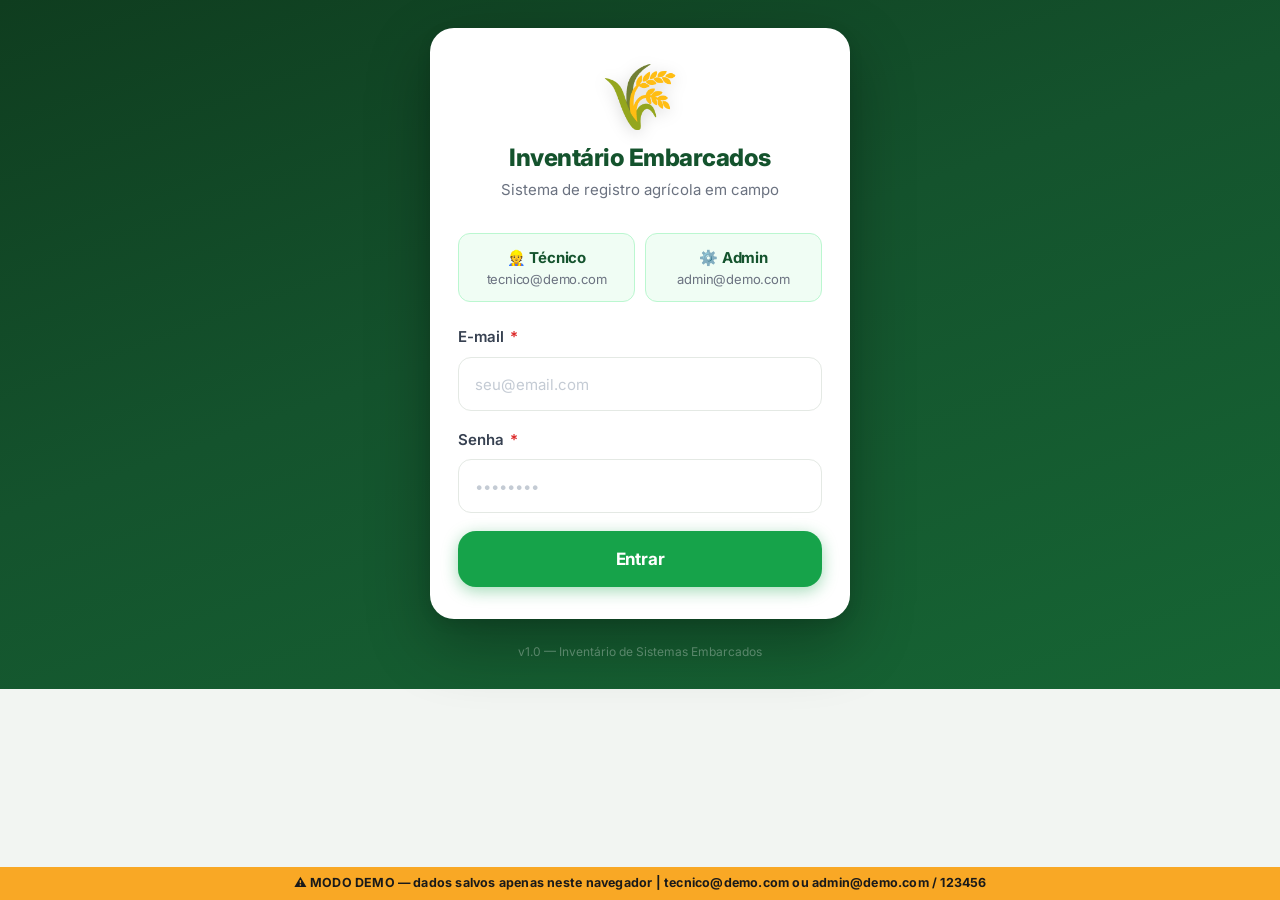
==== commit e826c89f: "fix: remove banner modo demo da tela de login" ====
--- a/index.html
+++ b/index.html
@@ -20,10 +20,6 @@
       <p>Sistema de registro agrícola em campo</p>
     </div>
 
-    <!-- Acesso rápido demo -->
-    <div class="login-demo-hint">
-      <strong>Modo demo</strong> — toque para preencher:
-    </div>
     <div class="demo-accounts">
       <button type="button" class="demo-btn" onclick="fillDemo('tecnico@demo.com')">
         👷 Técnico
--- a/css/style.css
+++ b/css/style.css
@@ -1,33 +1,38 @@
 /* ============================================================
    RESET & BASE
    ============================================================ */
-@import url('https://fonts.googleapis.com/css2?family=Inter:wght@400;500;600;700;800&display=swap');
+@import url('https://fonts.googleapis.com/css2?family=Inter:wght@400;500;600;700;800;900&display=swap');
 
 *, *::before, *::after { box-sizing: border-box; margin: 0; padding: 0; }
 
 :root {
   --green:        #16a34a;
-  --green-light:  #4ade80;
+  --green-light:  #22c55e;
   --green-dark:   #14532d;
   --green-bg:     #dcfce7;
+  --green-mid:    #166534;
   --accent:       #f59e0b;
-  --bg:           #f0f4f0;
+  --bg:           #f2f5f2;
   --surface:      #ffffff;
-  --border:       #e2e8e0;
-  --text:         #111827;
+  --border:       #e4e9e4;
+  --border-light: #f0f4f0;
+  --text:         #0f172a;
+  --text-2:       #374151;
   --text-muted:   #6b7280;
+  --text-light:   #9ca3af;
   --danger:       #dc2626;
   --danger-bg:    #fef2f2;
   --info:         #0284c7;
-  --radius:       16px;
-  --radius-sm:    12px;
-  --radius-xs:    8px;
-  --shadow:       0 1px 3px rgba(0,0,0,.07), 0 1px 2px rgba(0,0,0,.05);
-  --shadow-md:    0 4px 12px rgba(0,0,0,.08), 0 2px 4px rgba(0,0,0,.05);
-  --shadow-lg:    0 12px 28px rgba(0,0,0,.12), 0 4px 8px rgba(0,0,0,.07);
+  --r:            18px;
+  --r-sm:         13px;
+  --r-xs:         9px;
+  --shadow-xs:    0 1px 2px rgba(0,0,0,.06);
+  --shadow:       0 1px 4px rgba(0,0,0,.07), 0 2px 8px rgba(0,0,0,.05);
+  --shadow-md:    0 4px 16px rgba(0,0,0,.1), 0 2px 6px rgba(0,0,0,.06);
+  --shadow-lg:    0 16px 40px rgba(0,0,0,.14);
   --transition:   .15s ease;
-  --font:         'Inter', 'Segoe UI', system-ui, -apple-system, sans-serif;
-  --touch:        48px;
+  --font:         'Inter', -apple-system, BlinkMacSystemFont, 'Segoe UI', sans-serif;
+  --touch:        50px;
 }
 
 html {
@@ -53,41 +58,41 @@
 button { font-family: var(--font); touch-action: manipulation; }
 
 /* ============================================================
-   TOPBAR
+   TOPBAR — app-like
    ============================================================ */
 .topbar {
   background: var(--green-dark);
   color: #fff;
-  padding: 0 max(16px, env(safe-area-inset-right)) 0 max(16px, env(safe-area-inset-left));
-  height: 56px;
+  padding: 0 max(20px, env(safe-area-inset-right)) 0 max(20px, env(safe-area-inset-left));
+  height: 58px;
   display: flex;
   align-items: center;
   justify-content: space-between;
   position: sticky;
   top: 0;
   z-index: 100;
-  box-shadow: 0 2px 8px rgba(0,0,0,.2);
+  box-shadow: 0 2px 12px rgba(0,0,0,.22);
 }
 .topbar__brand {
   display: flex;
   align-items: center;
-  gap: 9px;
-  font-size: 1rem;
-  font-weight: 700;
-  letter-spacing: -.2px;
-}
-.topbar__brand .brand-icon { font-size: 1.3rem; }
-.topbar__actions { display: flex; align-items: center; gap: 4px; }
+  gap: 10px;
+  font-size: 1.0625rem;
+  font-weight: 700;
+  letter-spacing: -.3px;
+}
+.topbar__brand .brand-icon { font-size: 1.4rem; }
+.topbar__actions { display: flex; align-items: center; gap: 2px; }
 .topbar__user {
-  font-size: .75rem;
+  font-size: .8125rem;
   color: rgba(255,255,255,.5);
-  max-width: 90px;
+  max-width: 100px;
   overflow: hidden;
   text-overflow: ellipsis;
   white-space: nowrap;
   display: none;
 }
-@media (min-width: 420px) { .topbar__user { display: block; } }
+@media (min-width: 440px) { .topbar__user { display: block; } }
 
 /* ============================================================
    BOTÕES
@@ -98,67 +103,70 @@
   justify-content: center;
   gap: 7px;
   border: none;
-  border-radius: var(--radius-sm);
+  border-radius: var(--r-sm);
   cursor: pointer;
   font-family: var(--font);
   font-weight: 600;
-  transition: all var(--transition);
+  transition: transform var(--transition), background var(--transition);
   touch-action: manipulation;
   user-select: none;
   text-decoration: none;
   white-space: nowrap;
   min-height: var(--touch);
-  letter-spacing: -.1px;
-}
-.btn:active { transform: scale(.96); opacity: .9; }
+  letter-spacing: -.2px;
+}
+.btn:active { transform: scale(.96); }
 
 .btn--primary {
   background: var(--green);
   color: #fff;
-  padding: 0 24px;
-  font-size: 1rem;
+  padding: 0 28px;
+  font-size: 1.0625rem;
   width: 100%;
-  border-radius: var(--radius);
-  font-weight: 700;
-  box-shadow: 0 4px 14px rgba(22,163,74,.38);
-}
-.btn--primary:active { background: #15803d; }
+  border-radius: var(--r);
+  font-weight: 700;
+  box-shadow: 0 4px 16px rgba(22,163,74,.4);
+  min-height: 56px;
+  letter-spacing: -.2px;
+}
+.btn--primary:active { background: #15803d; transform: scale(.98); }
 
 .btn--outline {
   background: transparent;
   border: 2px solid var(--green);
   color: var(--green);
-  padding: 0 16px;
-  font-size: .875rem;
-  min-height: 44px;
-  border-radius: var(--radius-sm);
+  padding: 0 18px;
+  font-size: .9375rem;
+  min-height: var(--touch);
+  border-radius: var(--r-sm);
+  font-weight: 600;
 }
 .btn--outline:active { background: var(--green-bg); }
 
 .btn--ghost {
   background: transparent;
-  color: rgba(255,255,255,.8);
+  color: rgba(255,255,255,.82);
   padding: 0 12px;
-  font-size: .875rem;
-  min-height: 40px;
-  border-radius: var(--radius-sm);
+  font-size: .9375rem;
+  min-height: 44px;
+  border-radius: var(--r-sm);
+  font-weight: 500;
 }
 .btn--ghost:active { background: rgba(255,255,255,.15); }
 
-.btn--danger { background: var(--danger); color: #fff; padding: 0 16px; font-size: .875rem; }
-.btn--sm { padding: 0 14px; font-size: .875rem; min-height: 40px; }
-.btn--xs { padding: 0 10px; font-size: .8125rem; min-height: 36px; }
-
-/* ============================================================
-   INPUTS — 16px previne zoom automático do iOS
+.btn--danger { background: var(--danger); color: #fff; padding: 0 18px; font-size: .9375rem; }
+.btn--sm { padding: 0 16px; font-size: .9375rem; min-height: 44px; }
+.btn--xs { padding: 0 12px; font-size: .875rem; min-height: 38px; }
+
+/* ============================================================
+   INPUTS — 16px obrigatório (iOS não faz zoom)
    ============================================================ */
 label {
   display: block;
-  font-size: .8125rem;
+  font-size: .9375rem;
   font-weight: 600;
-  color: var(--text-muted);
-  margin-bottom: 7px;
-  letter-spacing: -.1px;
+  color: var(--text-2);
+  margin-bottom: 8px;
 }
 label .required { color: var(--danger); margin-left: 2px; }
 
@@ -169,138 +177,192 @@
 textarea,
 select {
   width: 100%;
-  padding: 14px 16px;
+  padding: 15px 16px;
   border: 1.5px solid var(--border);
-  border-radius: var(--radius-sm);
+  border-radius: var(--r-sm);
   font-family: var(--font);
-  font-size: 16px; /* iOS: previne zoom automático */
+  font-size: 16px;
   background: #fff;
   color: var(--text);
   transition: border-color var(--transition), box-shadow var(--transition);
   appearance: none;
   -webkit-appearance: none;
-  min-height: var(--touch);
+  min-height: 54px;
 }
 input:focus, textarea:focus, select:focus {
   outline: none;
   border-color: var(--green);
-  box-shadow: 0 0 0 3px rgba(22,163,74,.14);
-}
-input::placeholder, textarea::placeholder { color: #d1d5db; }
+  box-shadow: 0 0 0 3px rgba(22,163,74,.15);
+}
+input::placeholder, textarea::placeholder {
+  color: #c4cbd4;
+  font-size: .9375rem;
+}
 
 select {
   background-image: url("data:image/svg+xml,%3Csvg xmlns='http://www.w3.org/2000/svg' width='12' height='8'%3E%3Cpath d='M1 1l5 5 5-5' stroke='%236b7280' stroke-width='2' fill='none' stroke-linecap='round'/%3E%3C/svg%3E");
   background-repeat: no-repeat;
   background-position: right 16px center;
-  padding-right: 44px;
-}
-textarea { resize: vertical; min-height: 90px; font-size: 16px; }
-
-.form-group { margin-bottom: 16px; }
+  padding-right: 46px;
+}
+textarea { resize: vertical; min-height: 96px; font-size: 16px; }
+
+.form-group { margin-bottom: 18px; }
 .form-group:last-child { margin-bottom: 0; }
 
 /* ============================================================
-   CARDS DE SEÇÃO
+   SEÇÃO CARD (identification, status, obs)
    ============================================================ */
 .simple-card {
   background: var(--surface);
-  border-radius: var(--radius);
+  border-radius: var(--r);
   box-shadow: var(--shadow);
-  padding: 20px 16px;
-  margin-bottom: 12px;
+  padding: 20px;
+  margin-bottom: 14px;
   border: 1px solid var(--border);
 }
 .simple-card__title {
-  font-size: .75rem;
+  font-size: .8125rem;
   font-weight: 700;
   color: var(--text-muted);
   text-transform: uppercase;
-  letter-spacing: .6px;
+  letter-spacing: .8px;
   margin-bottom: 16px;
   display: flex;
   align-items: center;
+  gap: 7px;
+}
+
+/* ============================================================
+   STATUS BUTTONS — grandes, táteis
+   ============================================================ */
+.status-row { display: grid; grid-template-columns: 1fr 1fr; gap: 12px; }
+
+.status-btn {
+  display: flex;
+  flex-direction: column;
+  align-items: center;
+  justify-content: center;
   gap: 6px;
-}
-
-/* ============================================================
-   STATUS BUTTONS
-   ============================================================ */
-.status-row { display: grid; grid-template-columns: 1fr 1fr; gap: 10px; }
-
-.status-btn {
-  display: flex;
-  align-items: center;
-  justify-content: center;
-  gap: 8px;
-  min-height: 64px;
-  padding: 0 12px;
+  min-height: 76px;
+  padding: 14px 12px;
   border: 2px solid var(--border);
-  border-radius: var(--radius);
+  border-radius: var(--r);
   cursor: pointer;
-  font-size: .9375rem;
-  font-weight: 700;
+  font-family: var(--font);
   background: #fafafa;
   transition: all var(--transition);
   user-select: none;
   touch-action: manipulation;
-  color: var(--text-muted);
-  flex-direction: column;
-  gap: 4px;
 }
 .status-btn input { display: none; }
 .status-btn:active { transform: scale(.97); }
 
-.status-btn .status-emoji { font-size: 1.5rem; line-height: 1; }
-.status-btn .status-label { font-size: .8125rem; }
+.status-emoji { font-size: 1.75rem; line-height: 1; }
+.status-label {
+  font-size: .9375rem;
+  font-weight: 700;
+  color: var(--text-muted);
+  letter-spacing: -.2px;
+}
 
 .status-btn.selected-instalado {
   background: var(--green-bg);
   border-color: var(--green);
-  color: var(--green-dark);
-  box-shadow: 0 2px 10px rgba(22,163,74,.2);
-}
+  box-shadow: 0 2px 12px rgba(22,163,74,.22);
+}
+.status-btn.selected-instalado .status-label { color: var(--green-dark); }
+
 .status-btn.selected-retirado {
   background: var(--danger-bg);
   border-color: var(--danger);
-  color: var(--danger);
-  box-shadow: 0 2px 10px rgba(220,38,38,.15);
-}
-
-/* ============================================================
-   GRUPOS DE EQUIPAMENTO
+  box-shadow: 0 2px 12px rgba(220,38,38,.15);
+}
+.status-btn.selected-retirado .status-label { color: var(--danger); }
+
+/* ============================================================
+   CABEÇALHO DA SEÇÃO DE FOTOS
+   ============================================================ */
+.photos-header {
+  margin-bottom: 20px;
+}
+.photos-header__top {
+  display: flex;
+  align-items: baseline;
+  gap: 8px;
+  margin-bottom: 12px;
+}
+.photos-header__title {
+  font-size: 1.125rem;
+  font-weight: 700;
+  color: var(--text);
+  letter-spacing: -.3px;
+}
+.photos-header__hint {
+  font-size: .875rem;
+  color: var(--text-muted);
+}
+
+/* ============================================================
+   PROGRESS BAR
+   ============================================================ */
+.photo-progress {
+  display: flex;
+  align-items: center;
+  gap: 14px;
+  margin-bottom: 20px;
+}
+.photo-progress__bar {
+  flex: 1;
+  height: 10px;
+  background: #e5e7eb;
+  border-radius: 5px;
+  overflow: hidden;
+}
+.photo-progress__fill {
+  height: 100%;
+  background: linear-gradient(90deg, var(--green), var(--green-light));
+  border-radius: 5px;
+  transition: width .45s cubic-bezier(.4,0,.2,1);
+  width: 0%;
+}
+.photo-progress__text {
+  font-size: .9375rem;
+  font-weight: 700;
+  color: var(--text-muted);
+  white-space: nowrap;
+  min-width: 48px;
+  text-align: right;
+}
+
+/* ============================================================
+   GRUPOS DE EQUIPAMENTO — estilo seção de app
    ============================================================ */
 .equip-group {
-  background: var(--surface);
-  border-radius: var(--radius);
-  border: 1px solid var(--border);
-  overflow: hidden;
-  margin-bottom: 12px;
-  box-shadow: var(--shadow);
+  margin-bottom: 28px;
 }
 .equip-group:last-child { margin-bottom: 0; }
 
 .equip-group__header {
   display: flex;
   align-items: center;
-  gap: 10px;
-  padding: 14px 16px;
-  background: #f8faf8;
-  border-bottom: 1px solid var(--border);
-}
-.equip-group__icon { font-size: 1.125rem; line-height: 1; }
+  gap: 12px;
+  padding: 0 4px 12px;
+}
+.equip-group__icon { font-size: 1.375rem; line-height: 1; }
 .equip-group__name {
-  font-size: .9375rem;
+  font-size: 1.125rem;
   font-weight: 700;
   color: var(--text);
   flex: 1;
-  letter-spacing: -.1px;
+  letter-spacing: -.3px;
 }
 .equip-group__count {
-  font-size: .75rem;
+  font-size: .875rem;
   font-weight: 700;
   background: #f3f4f6;
   color: var(--text-muted);
-  padding: 4px 12px;
+  padding: 5px 14px;
   border-radius: 20px;
   white-space: nowrap;
 }
@@ -309,65 +371,52 @@
   color: var(--green-dark);
 }
 
-/* ============================================================
-   GRADE DE ITEMS — sempre 2 col no celular
-   ============================================================ */
+/* Cards dentro do grupo — empilhados, estilo iOS table */
 .items-grid {
-  display: grid;
-  grid-template-columns: repeat(2, 1fr);
-  gap: 0;
-  background: var(--border); /* as linhas divisórias são o fundo da grid */
-}
-.items-grid > .item-card {
-  border: none;
-  border-right: 1px solid var(--border);
-  border-bottom: 1px solid var(--border);
-}
-.items-grid > .item-card:nth-child(2n) { border-right: none; }
-.items-grid > .item-card:nth-last-child(-n+2):nth-child(odd),
-.items-grid > .item-card:last-child { border-bottom: none; }
-
-@media (min-width: 600px) {
-  .items-grid { grid-template-columns: repeat(3, 1fr); }
-  .items-grid > .item-card:nth-child(2n) { border-right: 1px solid var(--border); }
-  .items-grid > .item-card:nth-child(3n) { border-right: none; }
-}
-
-/* ============================================================
-   ITEM CARD (multi-foto)
+  background: var(--surface);
+  border-radius: var(--r);
+  box-shadow: var(--shadow);
+  border: 1px solid var(--border);
+  overflow: hidden;
+  display: flex;
+  flex-direction: column;
+}
+
+/* ============================================================
+   ITEM CARD — full-width, app-like
    ============================================================ */
 .item-card {
   position: relative;
   background: var(--surface);
   display: flex;
   flex-direction: column;
-  overflow: hidden;
-}
+  border-bottom: 1px solid var(--border-light);
+}
+.item-card:last-child { border-bottom: none; }
 
 .item-card__header {
   display: flex;
   align-items: center;
-  gap: 6px;
-  padding: 10px 12px 9px;
-  background: #f9fbf9;
-  border-bottom: 1px solid #f0f4f0;
-}
-.item-card__icon { font-size: 1rem; line-height: 1; }
+  gap: 14px;
+  padding: 20px 20px 18px;
+  background: var(--surface);
+}
+.item-card__icon { font-size: 1.5rem; line-height: 1; }
 .item-card__name {
-  font-size: .8125rem;
-  font-weight: 700;
+  font-size: 1.0625rem;
+  font-weight: 600;
   color: var(--text);
   flex: 1;
-  letter-spacing: -.1px;
+  letter-spacing: -.2px;
 }
 .item-card__badge {
-  font-size: .6875rem;
+  font-size: .875rem;
   font-weight: 700;
   background: #f3f4f6;
   color: var(--text-muted);
-  padding: 2px 8px;
+  padding: 5px 14px;
   border-radius: 20px;
-  min-width: 26px;
+  min-width: 38px;
   text-align: center;
   transition: all .2s;
   white-space: nowrap;
@@ -380,98 +429,96 @@
 /* Strip de thumbnails */
 .item-card__thumbs {
   display: flex;
-  gap: 6px;
-  padding: 10px 10px;
-  min-height: 96px;
+  gap: 10px;
+  padding: 0 20px 20px;
+  min-height: 116px;
   overflow-x: auto;
   align-items: center;
   -webkit-overflow-scrolling: touch;
   scrollbar-width: none;
-  background: #fafcfa;
 }
 .item-card__thumbs::-webkit-scrollbar { display: none; }
 
 .thumb-item {
   position: relative;
   flex-shrink: 0;
-  width: 68px;
-  height: 68px;
-  border-radius: 8px;
+  width: 90px;
+  height: 90px;
+  border-radius: 12px;
   overflow: hidden;
-  background: #dde8d8;
-  box-shadow: 0 1px 4px rgba(0,0,0,.12);
+  background: #e5ede5;
+  box-shadow: 0 2px 6px rgba(0,0,0,.13);
 }
 .thumb-item img { width: 100%; height: 100%; object-fit: cover; display: block; }
 
 .thumb-del {
   position: absolute;
-  top: 3px; right: 3px;
-  width: 22px; height: 22px;
+  top: 5px; right: 5px;
+  width: 26px; height: 26px;
   border-radius: 50%;
-  background: rgba(0,0,0,.65);
+  background: rgba(0,0,0,.62);
   color: #fff;
   border: none;
-  font-size: 10px;
+  font-size: 11px;
   display: flex; align-items: center; justify-content: center;
   cursor: pointer;
-  padding: 0; line-height: 1;
+  padding: 0;
   touch-action: manipulation;
 }
 .thumb-del:active { background: rgba(220,38,38,.85); }
 
 .thumb-add {
   flex-shrink: 0;
-  width: 68px; height: 68px;
-  border-radius: 8px;
+  width: 90px; height: 90px;
+  border-radius: 12px;
   border: 2px dashed #86efac;
   display: flex; flex-direction: column;
   align-items: center; justify-content: center;
-  gap: 3px;
+  gap: 5px;
   cursor: pointer;
   background: #f0fdf4;
   touch-action: manipulation;
   transition: background .15s, border-color .15s;
 }
 .thumb-add:active { background: #dcfce7; border-color: var(--green); }
-.thumb-add__icon { font-size: 1.4rem; line-height: 1; }
+.thumb-add__icon { font-size: 1.75rem; line-height: 1; }
 .thumb-add__text {
-  font-size: .5625rem;
+  font-size: .6875rem;
   font-weight: 700;
   color: var(--green);
   text-transform: uppercase;
-  letter-spacing: .4px;
-}
-
-/* Loading overlay do card */
+  letter-spacing: .5px;
+}
+
+/* Loading overlay */
 .item-card__loading {
   display: none;
   position: absolute; inset: 0;
-  background: rgba(255,255,255,.88);
-  z-index: 5; border-radius: 0;
+  background: rgba(255,255,255,.9);
+  z-index: 5;
   align-items: center; justify-content: center;
 }
 .item-card__loading.active { display: flex; }
 
-/* Campos de série abaixo dos thumbs */
+/* Campos de série */
 .item-card__fields {
-  padding: 8px 10px 10px;
-  display: flex; flex-direction: column; gap: 6px;
-  background: #fff;
-  border-top: 1px solid #f0f4f0;
-}
-/* 16px CRÍTICO — previne zoom do iOS */
+  padding: 16px 20px 20px;
+  display: flex; flex-direction: column; gap: 12px;
+  border-top: 1px solid var(--border-light);
+}
+/* CRÍTICO: 16px em todos os inputs dentro do card */
 .item-card__fields input {
   font-size: 16px;
-  padding: 9px 12px;
+  padding: 15px 16px;
   border: 1.5px solid var(--border);
-  border-radius: var(--radius-xs);
+  border-radius: var(--r-sm);
   width: 100%;
   background: #f9fafb;
   color: var(--text);
   font-family: var(--font);
   -webkit-appearance: none;
   appearance: none;
-  min-height: 42px;
+  min-height: 54px;
   transition: border-color var(--transition);
 }
 .item-card__fields input:focus {
@@ -480,59 +527,29 @@
   background: #fff;
   box-shadow: 0 0 0 3px rgba(22,163,74,.12);
 }
-.item-card__fields input::placeholder { color: #d1d5db; font-size: .875rem; }
-
-/* Input file sempre escondido */
+.item-card__fields input::placeholder {
+  color: #c4cbd4;
+  font-size: .9375rem;
+}
+
 .item-file { display: none; }
 
 /* ============================================================
-   PROGRESS BAR
-   ============================================================ */
-.photo-progress {
-  display: flex;
-  align-items: center;
-  gap: 12px;
-  margin-bottom: 16px;
-}
-.photo-progress__bar {
-  flex: 1;
-  height: 8px;
-  background: #e5e7eb;
-  border-radius: 4px;
-  overflow: hidden;
-}
-.photo-progress__fill {
-  height: 100%;
-  background: linear-gradient(90deg, var(--green), var(--green-light));
-  border-radius: 4px;
-  transition: width .45s cubic-bezier(.4,0,.2,1);
-  width: 0%;
-}
-.photo-progress__text {
-  font-size: .8125rem;
-  font-weight: 700;
-  color: var(--text-muted);
-  white-space: nowrap;
-  min-width: 44px;
-  text-align: right;
-}
-
-/* ============================================================
-   IDENTIFICAÇÃO
-   ============================================================ */
-.id-row { display: grid; grid-template-columns: 1fr 1fr; gap: 12px; }
-
-/* ============================================================
-   SUBMIT FIXO
+   ID ROW
+   ============================================================ */
+.id-row { display: grid; grid-template-columns: 1fr 1fr; gap: 14px; }
+
+/* ============================================================
+   SUBMIT BAR FIXO
    ============================================================ */
 .submit-bar {
   position: fixed;
   bottom: 0; left: 0; right: 0;
-  padding: 12px 16px;
-  padding-bottom: max(16px, env(safe-area-inset-bottom));
-  background: rgba(240,244,240,.97);
-  backdrop-filter: blur(16px);
-  -webkit-backdrop-filter: blur(16px);
+  padding: 14px 20px;
+  padding-bottom: max(18px, env(safe-area-inset-bottom));
+  background: rgba(242,245,242,.96);
+  backdrop-filter: blur(20px);
+  -webkit-backdrop-filter: blur(20px);
   border-top: 1px solid var(--border);
   z-index: 50;
 }
@@ -540,10 +557,8 @@
   max-width: 640px;
   margin: 0 auto;
   display: flex;
-  min-height: 56px;
-  font-size: 1.0625rem;
-}
-.form-spacer { height: 96px; }
+}
+.form-spacer { height: 100px; }
 
 /* ============================================================
    SPINNER
@@ -568,14 +583,14 @@
    ============================================================ */
 .toast {
   position: fixed;
-  bottom: calc(84px + env(safe-area-inset-bottom));
+  bottom: calc(90px + env(safe-area-inset-bottom));
   left: 50%;
-  transform: translateX(-50%) translateY(12px);
+  transform: translateX(-50%) translateY(14px);
   background: #1f2937;
   color: #fff;
-  padding: 12px 24px;
+  padding: 13px 26px;
   border-radius: 100px;
-  font-size: .875rem;
+  font-size: .9375rem;
   font-weight: 600;
   z-index: 9999;
   opacity: 0;
@@ -583,7 +598,7 @@
   white-space: nowrap;
   box-shadow: var(--shadow-lg);
   pointer-events: none;
-  max-width: calc(100vw - 32px);
+  max-width: calc(100vw - 40px);
   text-align: center;
 }
 .toast--visible { transform: translateX(-50%) translateY(0); opacity: 1; }
@@ -601,54 +616,56 @@
   flex-direction: column;
   align-items: center;
   justify-content: center;
-  padding: max(env(safe-area-inset-top), 24px) 20px max(env(safe-area-inset-bottom), 24px);
-  background: linear-gradient(160deg, #14532d 0%, #166534 55%, #15803d 100%);
+  padding: max(env(safe-area-inset-top), 28px) 24px max(env(safe-area-inset-bottom), 28px);
+  background: linear-gradient(160deg, #0f3d1f 0%, #14532d 45%, #166534 100%);
 }
 .login-card {
   background: #fff;
   border-radius: 24px;
-  padding: 32px 24px 28px;
+  padding: 36px 28px 32px;
   width: 100%;
-  max-width: 400px;
-  box-shadow: 0 20px 60px rgba(0,0,0,.28), 0 4px 12px rgba(0,0,0,.1);
-}
-.login-logo { text-align: center; margin-bottom: 28px; }
+  max-width: 420px;
+  box-shadow: 0 24px 64px rgba(0,0,0,.3), 0 4px 14px rgba(0,0,0,.1);
+}
+.login-logo { text-align: center; margin-bottom: 32px; }
 .login-logo .logo-icon {
-  font-size: 3.5rem;
+  font-size: 4rem;
   line-height: 1;
-  margin-bottom: 14px;
-  filter: drop-shadow(0 2px 6px rgba(0,0,0,.15));
+  margin-bottom: 16px;
+  filter: drop-shadow(0 3px 8px rgba(0,0,0,.15));
 }
 .login-logo h1 {
-  font-size: 1.375rem;
+  font-size: 1.5rem;
   font-weight: 800;
   color: var(--green-dark);
   line-height: 1.2;
-  letter-spacing: -.4px;
-}
-.login-logo p { font-size: .875rem; color: var(--text-muted); margin-top: 5px; }
+  letter-spacing: -.5px;
+}
+.login-logo p {
+  font-size: .9375rem;
+  color: var(--text-muted);
+  margin-top: 6px;
+}
 
 .login-demo-hint {
   background: #fefce8;
   border: 1px solid #fde68a;
-  border-radius: 10px;
-  padding: 10px 14px;
-  font-size: .8125rem;
+  border-radius: 12px;
+  padding: 12px 16px;
+  font-size: .9375rem;
   color: #92400e;
   margin-bottom: 12px;
   line-height: 1.5;
 }
-.login-demo-hint strong { color: #b45309; }
-
-/* Demo account buttons */
-.demo-accounts { display: flex; gap: 8px; margin-bottom: 20px; }
+
+.demo-accounts { display: flex; gap: 10px; margin-bottom: 24px; }
 .demo-btn {
   flex: 1;
-  padding: 11px 8px;
+  padding: 14px 10px;
   background: #f0fdf4;
   border: 1.5px solid #bbf7d0;
-  border-radius: 10px;
-  font-size: .8125rem;
+  border-radius: 12px;
+  font-size: .9375rem;
   font-weight: 700;
   color: var(--green-dark);
   cursor: pointer;
@@ -657,40 +674,47 @@
   font-family: var(--font);
   touch-action: manipulation;
   min-height: var(--touch);
-}
-.demo-btn:active { background: #dcfce7; border-color: var(--green); }
-.demo-btn small { display: block; font-weight: 400; color: var(--text-muted); margin-top: 3px; font-size: .75rem; }
+  letter-spacing: -.2px;
+}
+.demo-btn:active { background: #dcfce7; border-color: var(--green); transform: scale(.97); }
+.demo-btn small {
+  display: block;
+  font-weight: 400;
+  color: var(--text-muted);
+  margin-top: 4px;
+  font-size: .8125rem;
+}
 
 .login-error {
   background: var(--danger-bg);
   color: var(--danger);
-  border-radius: var(--radius-sm);
-  padding: 12px 16px;
-  font-size: .875rem;
+  border-radius: var(--r-sm);
+  padding: 14px 16px;
+  font-size: .9375rem;
   display: none;
-  margin-bottom: 16px;
+  margin-bottom: 18px;
   font-weight: 500;
   border: 1px solid #fecaca;
 }
 
 .version-tag {
   text-align: center;
-  margin-top: 20px;
-  font-size: .6875rem;
-  color: rgba(255,255,255,.35);
+  margin-top: 24px;
+  font-size: .75rem;
+  color: rgba(255,255,255,.3);
 }
 
 /* ============================================================
    PAGE HEADER
    ============================================================ */
 .page-header {
-  background: linear-gradient(135deg, var(--green-dark), #166534);
+  background: linear-gradient(135deg, var(--green-dark), var(--green-mid));
   color: #fff;
-  padding: 20px 16px 18px;
+  padding: 20px 20px 18px;
   margin-bottom: 16px;
 }
-.page-header h1 { font-size: 1.25rem; font-weight: 800; letter-spacing: -.3px; }
-.page-header p  { font-size: .875rem; opacity: .8; margin-top: 4px; }
+.page-header h1 { font-size: 1.3125rem; font-weight: 800; letter-spacing: -.4px; }
+.page-header p  { font-size: .9375rem; opacity: .8; margin-top: 4px; }
 
 /* ============================================================
    CONTAINER
@@ -698,9 +722,9 @@
 .container {
   max-width: 640px;
   margin: 0 auto;
-  padding: 16px;
-  padding-left:  max(16px, env(safe-area-inset-left));
-  padding-right: max(16px, env(safe-area-inset-right));
+  padding: 16px 18px;
+  padding-left:  max(18px, env(safe-area-inset-left));
+  padding-right: max(18px, env(safe-area-inset-right));
 }
 
 /* ============================================================
@@ -709,9 +733,9 @@
 .badge {
   display: inline-flex;
   align-items: center;
-  padding: 3px 10px;
+  padding: 4px 12px;
   border-radius: 20px;
-  font-size: .75rem;
+  font-size: .8125rem;
   font-weight: 700;
 }
 .badge--green { background: var(--green-bg); color: var(--green-dark); }
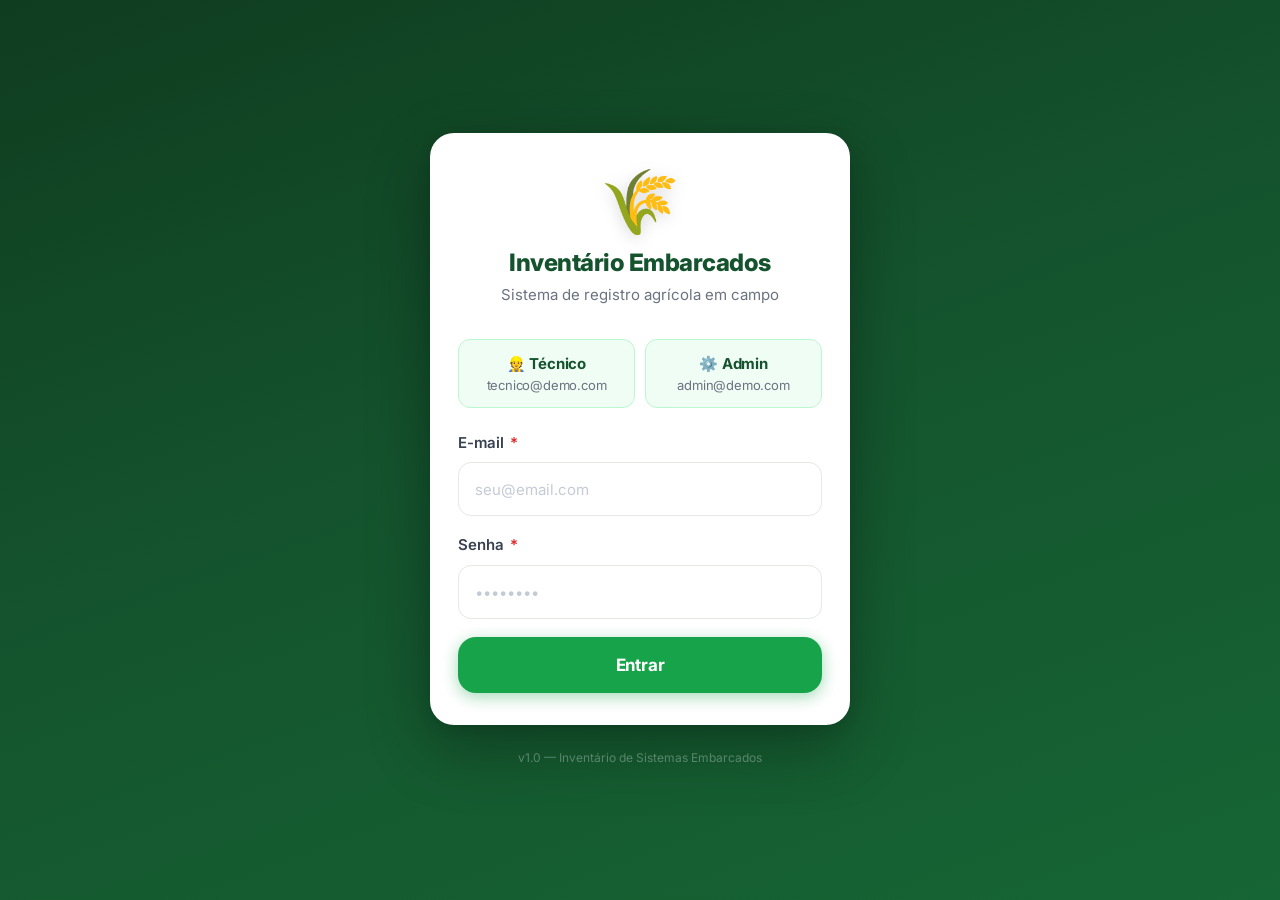
==== commit e282d48f: "fix: remove área branca no login — fundo escuro em html/body" ====
--- a/index.html
+++ b/index.html
@@ -8,6 +8,9 @@
   <meta name="apple-mobile-web-app-status-bar-style" content="black-translucent">
   <title>Login — Inventário Embarcados</title>
   <link rel="stylesheet" href="css/style.css">
+  <style>
+    html, body { background: #0f3d1f; }
+  </style>
 </head>
 <body>
 
--- a/css/style.css
+++ b/css/style.css
@@ -45,6 +45,7 @@
   font-family: var(--font);
   background: var(--bg);
   color: var(--text);
+  overflow-x: hidden;
   line-height: 1.5;
   min-height: 100vh;
   min-height: -webkit-fill-available;
@@ -220,6 +221,7 @@
   padding: 20px;
   margin-bottom: 14px;
   border: 1px solid var(--border);
+  width: 100%;
 }
 .simple-card__title {
   font-size: .8125rem;
@@ -285,10 +287,11 @@
    ============================================================ */
 .photos-header {
   margin-bottom: 20px;
+  width: 100%;
 }
 .photos-header__top {
   display: flex;
-  align-items: baseline;
+  align-items: center;
   gap: 8px;
   margin-bottom: 12px;
 }
@@ -297,9 +300,10 @@
   font-weight: 700;
   color: var(--text);
   letter-spacing: -.3px;
+  flex: 1;
 }
 .photos-header__hint {
-  font-size: .875rem;
+  font-size: .8125rem;
   color: var(--text-muted);
 }
 
@@ -340,6 +344,7 @@
    ============================================================ */
 .equip-group {
   margin-bottom: 28px;
+  width: 100%;
 }
 .equip-group:last-child { margin-bottom: 0; }
 
@@ -380,6 +385,7 @@
   overflow: hidden;
   display: flex;
   flex-direction: column;
+  width: 100%;
 }
 
 /* ============================================================
@@ -391,6 +397,7 @@
   display: flex;
   flex-direction: column;
   border-bottom: 1px solid var(--border-light);
+  width: 100%;
 }
 .item-card:last-child { border-bottom: none; }
 
@@ -611,7 +618,7 @@
    ============================================================ */
 .login-wrapper {
   min-height: 100vh;
-  min-height: -webkit-fill-available;
+  min-height: 100dvh;
   display: flex;
   flex-direction: column;
   align-items: center;
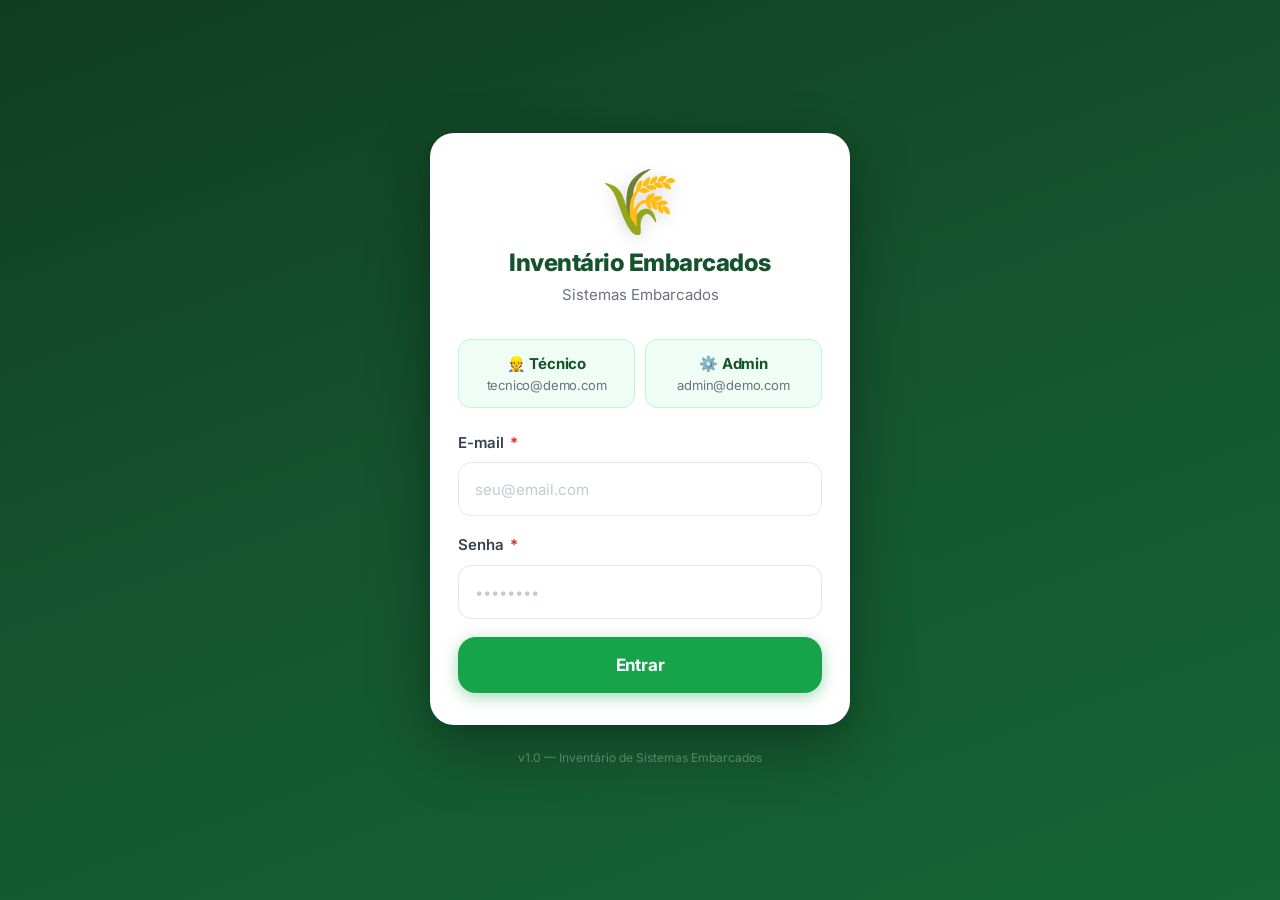
==== commit deb3825c: "fix: subtítulo login para 'Sistemas Embarcados'" ====
--- a/index.html
+++ b/index.html
@@ -20,7 +20,7 @@
     <div class="login-logo">
       <div class="logo-icon">🌾</div>
       <h1>Inventário Embarcados</h1>
-      <p>Sistema de registro agrícola em campo</p>
+      <p>Sistemas Embarcados</p>
     </div>
 
     <div class="demo-accounts">
